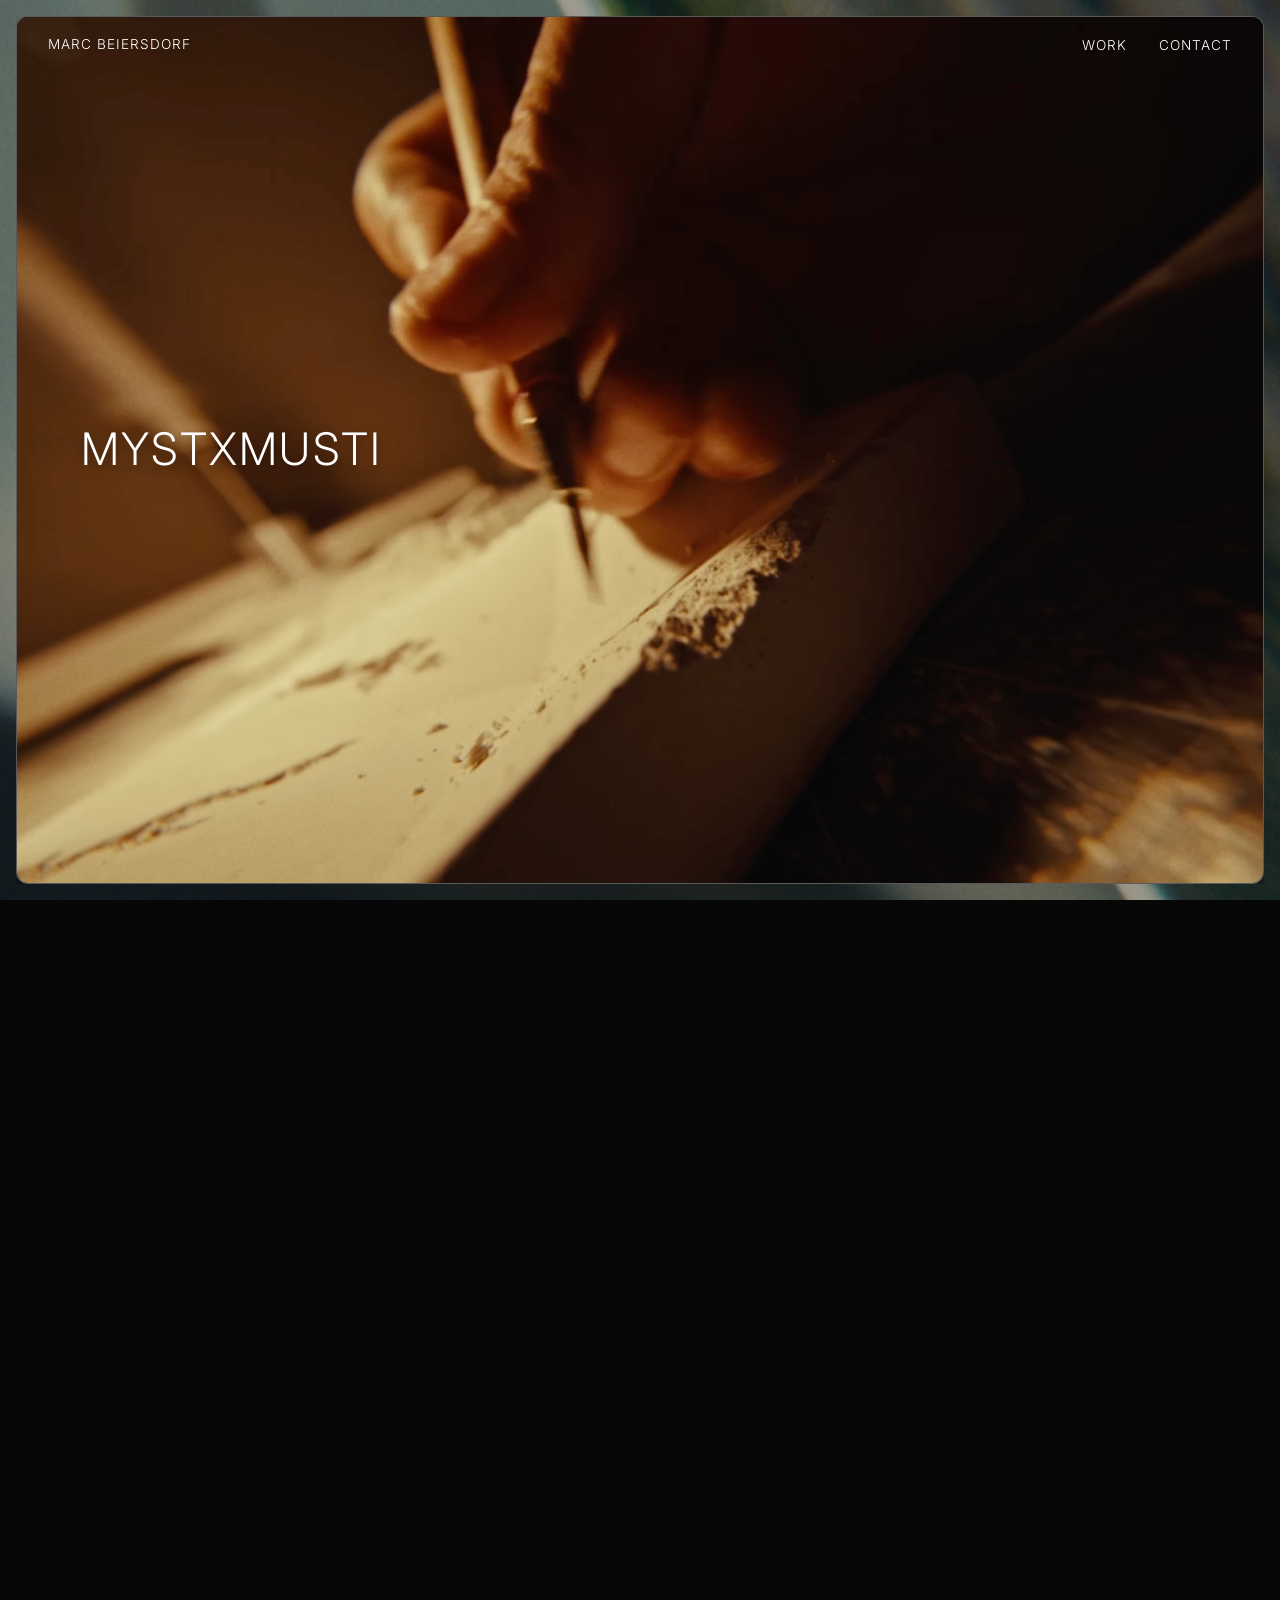
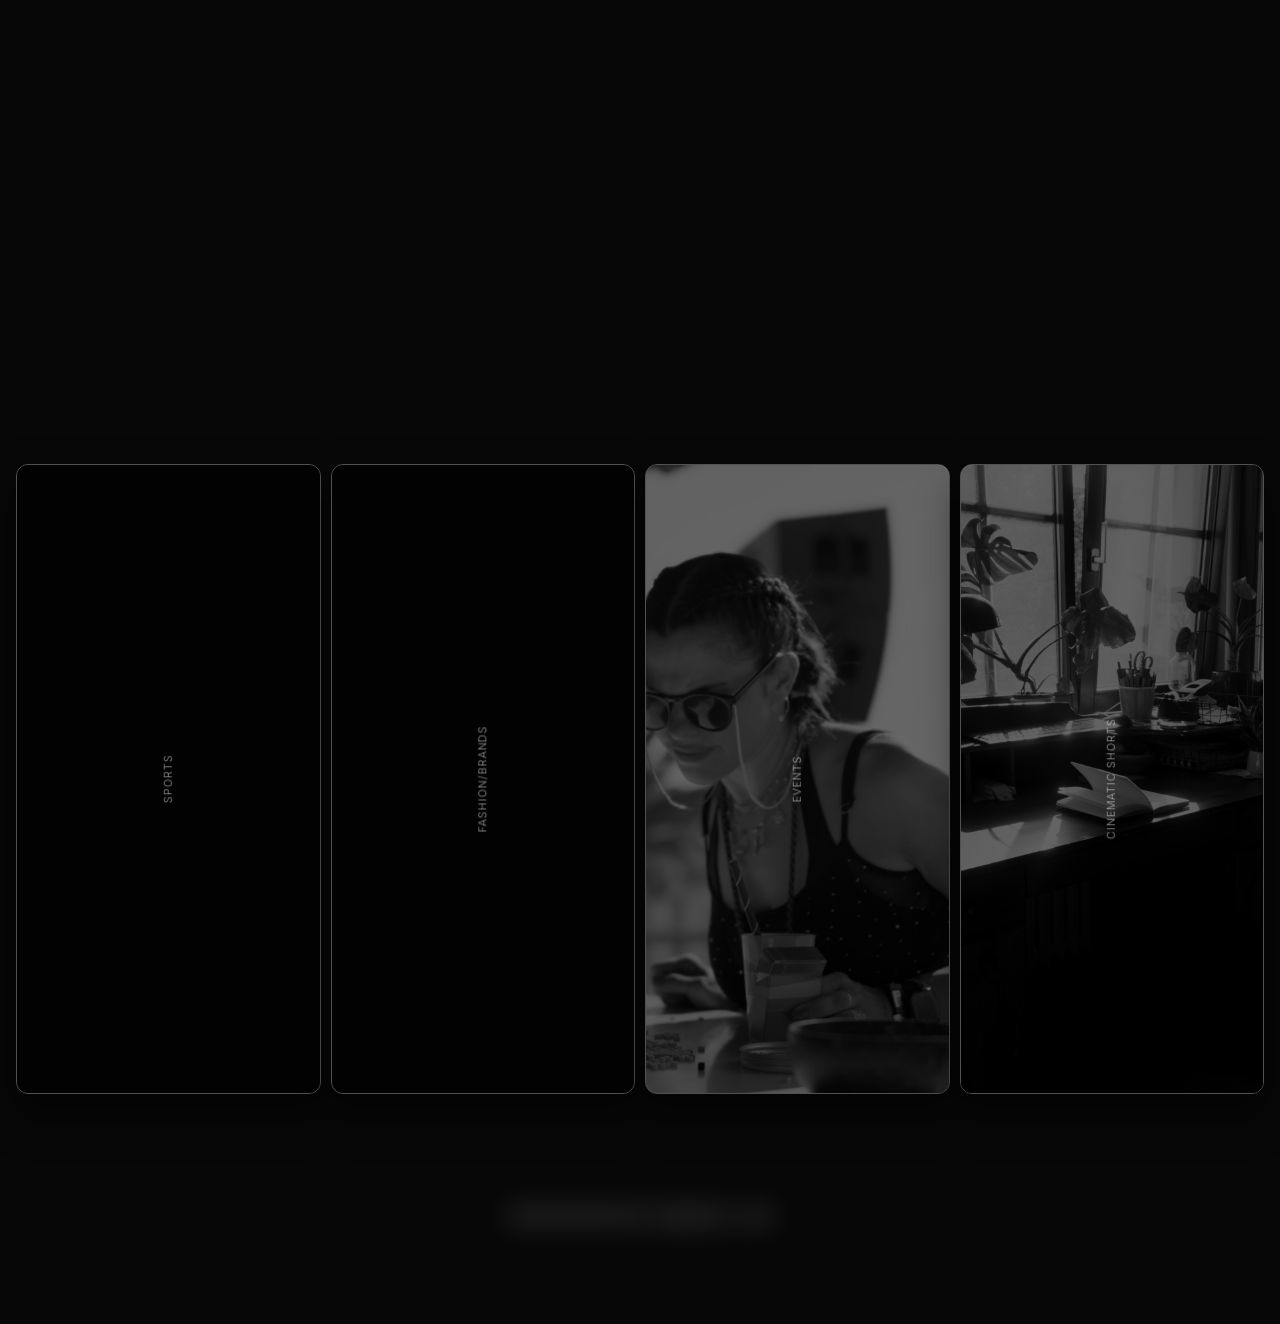
==== index.html @ f26239f1 "Initial commit of video portfolio with imprint" ====
<!DOCTYPE html>
<html lang="en">

<head>
  <meta charset="UTF-8" />
  <link rel="icon" type="image/svg+xml"
    href="data:image/svg+xml,<svg xmlns=%22http://www.w3.org/2000/svg%22 viewBox=%220 0 100 100%22><text y=%22.9em%22 font-size=%2290%22>🎥</text></svg>" />
  <meta name="viewport" content="width=device-width, initial-scale=1.0" />
  <meta name="description" content="Marc Beiersdorf - Director & Cinematographer" />
  <title>Marc Beiersdorf</title>
  <link rel="preconnect" href="https://fonts.googleapis.com">
  <link rel="preconnect" href="https://fonts.gstatic.com" crossorigin>
  <link href="https://fonts.googleapis.com/css2?family=Inter:wght@300;400&display=swap" rel="stylesheet">
  <link rel="stylesheet" href="./style.css">
</head>

<body class="home-page-bg">


  <nav class="minimal-nav">
    <a href="./index.html" class="logo">Marc Beiersdorf</a>
    <ul class="nav-links">
      <li><a href="./work.html">Work</a></li>
      <li><a href="./contact.html">Contact</a></li>
    </ul>
  </nav>

  <section class="scroll-sequence">
    <div class="sticky-container">
      <div class="hero-overlay-text"></div>

      <!-- Video 1 (Base Layer) -->
      <div class="video-layer hero-clickable active-layer" id="video-1" data-vimeo-id="1188948725" style="background: #111; cursor: pointer;">
        <h2 class="hero-title">MystxMusti</h2>
        <!-- Placeholder for your uploaded poster -->
        <img id="vimeo-poster-1" src="./poster-1.png"
          style="position: absolute; top: 0; left: 0; width: 100%; height: 100%; object-fit: cover; z-index: 2; transition: opacity 0.8s ease;"
          alt="Video 1 Poster">
        <iframe id="vimeo-player-1" class="vimeo-cover"
          src="https://player.vimeo.com/video/1184051921?background=1&autoplay=1&loop=1&byline=0&title=0&autopause=0"
          frameborder="0" allow="autoplay; fullscreen"></iframe>
      </div>
      <!-- Video 2 -->
      <div class="video-layer hero-clickable" id="video-2" data-vimeo-id="1188950069" style="background: #111; cursor: pointer;">
        <h2 class="hero-title">Sports AD</h2>
        <!-- Placeholder for your uploaded poster -->
        <img id="vimeo-poster-2" src="./poster-2.png"
          style="position: absolute; top: 0; left: 0; width: 100%; height: 100%; object-fit: cover; z-index: 2; transition: opacity 0.8s ease;"
          alt="Video 2 Poster">
        <iframe id="vimeo-player-2" class="vimeo-cover"
          src="https://player.vimeo.com/video/1184041469?background=1&autoplay=1&loop=1&byline=0&title=0&autopause=0"
          frameborder="0" allow="autoplay; fullscreen"></iframe>
      </div>
      <!-- Video 3 -->
      <div class="video-layer hero-clickable" id="video-3" data-vimeo-id="1188955973" style="background: #111; cursor: pointer;">
        <h2 class="hero-title">Social AD</h2>
        <!-- Placeholder for your uploaded poster -->
        <img id="vimeo-poster-3" src="./poster-3.png"
          style="position: absolute; top: 0; left: 0; width: 100%; height: 100%; object-fit: cover; z-index: 2; transition: opacity 0.8s ease;"
          alt="Video 3 Poster">
        <iframe id="vimeo-player-3" class="vimeo-cover"
          src="https://player.vimeo.com/video/1184058729?background=1&autoplay=1&loop=1&byline=0&title=0&autopause=0"
          frameborder="0" allow="autoplay; fullscreen"></iframe>
      </div>
    </div>
  </section>

  <section id="work" class="work-section gevirtz-grid">
    <div class="flex-accordion-gallery">
      <!-- Item 1: Sports -->
      <div class="portfolio-item hover-reveal sports-trigger" style="cursor: pointer;">
        <video class="portfolio-video" loop muted playsinline
          poster="./Phili_1.275.1.png">
          <source src="https://cdn.pixabay.com/video/2016/11/01/6216-190117498_large.mp4" type="video/mp4">
        </video>
        <div class="item-meta-overlay">
          <h3 class="meta-vertical">Sports</h3>
          <h3 class="meta-horizontal">Sports</h3>
        </div>
      </div>
      <!-- Item 2: Fashion/Brands -->
      <div class="portfolio-item hover-reveal fashion-trigger" style="cursor: pointer;">
        <video class="portfolio-video" loop muted playsinline
          poster="./Fashion_3.3.1.png">
          <source src="https://cdn.pixabay.com/vimeo/328940142/nature-22530.mp4?width=1280" type="video/mp4">
        </video>
        <div class="item-meta-overlay">
          <h3 class="meta-vertical">Fashion/Brands</h3>
          <h3 class="meta-horizontal">Fashion/Brands</h3>
        </div>
      </div>
      <!-- Item 3: Events -->
      <div class="portfolio-item hover-reveal events-trigger" style="cursor: pointer;">
        <video class="portfolio-video" loop muted playsinline
          poster="./event.png">
          <source src="https://cdn.pixabay.com/video/2016/11/01/6216-190117498_large.mp4" type="video/mp4">
        </video>
        <div class="item-meta-overlay">
          <h3 class="meta-vertical">Events</h3>
          <h3 class="meta-horizontal">Events</h3>
        </div>
      </div>
      <!-- Item 4: Cinematic Shorts -->
      <div class="portfolio-item hover-reveal shorts-trigger" style="cursor: pointer;">
        <video class="portfolio-video" loop muted playsinline
          poster="./Background_2.jpg">
          <source src="https://cdn.pixabay.com/video/2016/11/01/6216-190117498_large.mp4" type="video/mp4">
        </video>
        <div class="item-meta-overlay">
          <h3 class="meta-vertical">Cinematic Shorts</h3>
          <h3 class="meta-horizontal">Cinematic Shorts</h3>
        </div>
      </div>
    </div>
  </section>

  <!-- Video Lightbox Modal -->
  <div class="video-lightbox" id="videoLightbox">
    <button class="lightbox-close" id="lightboxClose">✕</button>
    <div class="lightbox-content">
      <iframe id="lightboxIframe" src="" frameborder="0" allow="autoplay; fullscreen" allowfullscreen></iframe>
    </div>
  </div>

  <!-- Sports Collection Lightbox -->
  <div class="collection-lightbox sports-collection" id="sportsCollectionLightbox">
    <button class="lightbox-close" id="sportsCollectionClose">✕</button>
    <div class="collection-header">
      <h2>Sports</h2>
    </div>
    <div class="sports-grid">
      <!-- Left column: two horizontal videos stacked -->
      <div class="sports-col-left">
        <div class="sports-item" data-vimeo-id="1188955493" data-loop-src="https://player.vimeo.com/video/1188955493?background=1&autoplay=1&loop=1">
          <img class="sports-poster" src="https://i.vimeocdn.com/video/2154744098-dcf2119ff5cf2be010b0415b1692bb3de2f6537d0b2315992974f9644c261a68-d_1280?region=us" alt="NICE">
          <iframe class="sports-iframe" frameborder="0" allow="autoplay; fullscreen"></iframe>
          <div class="sports-overlay"><h3>NICE</h3></div>
        </div>
        <div class="sports-item" data-vimeo-id="1188950069" data-loop-src="https://player.vimeo.com/video/1184041469?background=1&autoplay=1&loop=1">
          <img class="sports-poster" src="https://i.vimeocdn.com/video/2154741488-0cab58a04ad9c7d97d1443c280d29e33c81ca025245302e85b42d1aa0be17de5-d_1280?region=us" alt="Sports AD">
          <iframe class="sports-iframe" frameborder="0" allow="autoplay; fullscreen"></iframe>
          <div class="sports-overlay"><h3>Sports AD</h3></div>
        </div>
      </div>
      <!-- Right column: one vertical video -->
      <div class="sports-col-right">
        <div class="sports-item" data-vimeo-id="1188953454" data-loop-src="https://player.vimeo.com/video/1188953454?background=1&autoplay=1&loop=1">
          <img class="sports-poster" src="https://i.vimeocdn.com/video/2154743115-15aedbe7edf69f27ec61748a41d53357fe271e65db14d85111f0c26b85fb523f-d_1280?region=us" alt="Mapletics">
          <iframe class="sports-iframe" frameborder="0" allow="autoplay; fullscreen"></iframe>
          <div class="sports-overlay"><h3>Mapletics</h3></div>
        </div>
      </div>
    </div>
  </div>

  <!-- Fashion Collection Lightbox -->
  <div class="collection-lightbox fashion-collection" id="fashionCollectionLightbox">
    <button class="lightbox-close" id="fashionCollectionClose">✕</button>
    <div class="collection-header">
      <h2>Fashion / Brands</h2>
    </div>
    <div class="sports-grid">
      <!-- Left column: MystxMusti (horizontal) + Olakala (vertical) -->
      <div class="sports-col-left">
        <div class="sports-item" data-vimeo-id="1188948725">
          <img class="sports-poster" src="https://i.vimeocdn.com/video/2154739299-956538683c4f97b6618d3ae6a66a6d3f9151d8f1971b107ce40943e2258c779c-d_1280?region=us" alt="MystxMusti">
          <div class="sports-overlay"><h3>MystxMusti</h3></div>
        </div>
        <div class="sports-item" data-vimeo-id="1188954014">
          <img class="sports-poster" src="https://i.vimeocdn.com/video/2153341778-a97fdcd587e037f621594125bd9baf9c3746e62c5778c1c3b07d53153d43d299-d_1280?region=us" alt="Olakala">
          <div class="sports-overlay"><h3>Olakala</h3></div>
        </div>
      </div>
      <!-- Right column: Juwelmania (vertical) -->
      <div class="sports-col-right">
        <div class="sports-item juwelmania-sub-trigger" data-vimeo-id="1187985676">
          <img class="sports-poster" src="https://i.vimeocdn.com/video/2152124993-d0d2d0230a61e6b2f4fda1997ab2f378d48e9c1aefb66fa399798ae76e82a615-d_1280?region=us" alt="Juwelmania">
          <div class="sports-overlay"><h3>Juwelmania</h3></div>
        </div>
      </div>
    </div>
  </div>

  <!-- Events Collection Lightbox -->
  <div class="collection-lightbox events-collection" id="eventsCollectionLightbox">
    <button class="lightbox-close" id="eventsCollectionClose">✕</button>
    <div class="collection-header">
      <h2>Events</h2>
    </div>
    <div class="sports-grid events-grid">
      <!-- JTI Festival on top (spans columns 1 to 8) -->
      <div class="sports-item event-item-top" data-vimeo-id="1185099176" data-loop-src="https://player.vimeo.com/video/1185099176?background=1&autoplay=1&loop=1">
        <img class="sports-poster" src="https://i.vimeocdn.com/video/2154740864-2ab41f7a31b2e8d3d71b06e0a8730c5b3061ea065fdf6cfc12ebd74d43265b6f-d_1280?region=us" alt="JTI Festival">
        <iframe class="sports-iframe" frameborder="0" allow="autoplay; fullscreen"></iframe>
        <div class="sports-overlay"><h3>JTI Festival</h3></div>
      </div>
      <!-- FC 50plus1 on bottom (spans columns 5 to 12) -->
      <div class="sports-item event-item-bottom" data-vimeo-id="1185106160" data-loop-src="https://player.vimeo.com/video/1185106160?background=1&autoplay=1&loop=1">
        <img class="sports-poster" src="https://i.vimeocdn.com/video/2154740237-a080f63a9b06a09ae6fe6ef708ad3dd5d26dede8fd39c927bea19fe9c313e3ed-d_1280?region=us" alt="FC 50plus1">
        <iframe class="sports-iframe" frameborder="0" allow="autoplay; fullscreen"></iframe>
        <div class="sports-overlay"><h3>FC 50plus1</h3></div>
      </div>
    </div>
  </div>

  <!-- Cinematic Shorts Collection Lightbox -->
  <div class="collection-lightbox shorts-collection" id="shortsCollectionLightbox">
    <button class="lightbox-close" id="shortsCollectionClose">✕</button>
    <div class="collection-header">
      <h2>Cinematic Shorts</h2>
    </div>
    <div class="shorts-grid">
      <!-- Left column: RedStudio (horizontal) -->
      <div class="shorts-col-left">
        <div class="sports-item" data-vimeo-id="1185097605" data-loop-src="https://player.vimeo.com/video/1185097605?background=1&autoplay=1&loop=1">
          <img class="sports-poster" src="https://i.vimeocdn.com/video/2154738763-8f46c797f029f232c1726f0e76745c5319f9cf3bd0f80668a4b26ae3c0a0280c-d_1280?region=us" alt="RedStudio">
          <iframe class="sports-iframe" frameborder="0" allow="autoplay; fullscreen"></iframe>
          <div class="sports-overlay"><h3>RedStudio</h3></div>
        </div>
      </div>
      <!-- Right column: When the wind speaks (vertical) -->
      <div class="shorts-col-right">
        <div class="sports-item" data-vimeo-id="1188954344" data-loop-src="https://player.vimeo.com/video/1188954344?background=1&autoplay=1&loop=1">
          <img class="sports-poster" src="https://i.vimeocdn.com/video/2154743718-45b5caf66f37e03035a94b526331cdbc5901c384049ae73701d07a9d2fa2c769-d_1280?region=us" alt="When the wind speaks">
          <iframe class="sports-iframe" frameborder="0" allow="autoplay; fullscreen"></iframe>
          <div class="sports-overlay"><h3>When the wind speaks</h3></div>
        </div>
      </div>
    </div>
  </div>

  <!-- Juwelmania Collection Lightbox (for Fashion sub-page) -->
  <div class="collection-lightbox juwelmania-collection" id="juwelmaniaSublightbox">
    <button class="lightbox-close" id="juwelmaniaSubClose">✕</button>
    <div class="collection-header">
      <h2>Juwelmania</h2>
    </div>
    <div class="collection-grid">
      <div class="collection-item" data-vimeo-id="1187985676">
        <iframe data-src="https://player.vimeo.com/video/1187985676?background=1&autoplay=1&loop=1&muted=1&controls=0&title=0&byline=0&portrait=0" frameborder="0" allow="autoplay; fullscreen"></iframe>
      </div>
      <div class="collection-item" data-vimeo-id="1187985411">
        <iframe data-src="https://player.vimeo.com/video/1187985411?background=1&autoplay=1&loop=1&muted=1&controls=0&title=0&byline=0&portrait=0" frameborder="0" allow="autoplay; fullscreen"></iframe>
      </div>
      <div class="collection-item" data-vimeo-id="1187984910">
        <iframe data-src="https://player.vimeo.com/video/1187984910?background=1&autoplay=1&loop=1&muted=1&controls=0&title=0&byline=0&portrait=0" frameborder="0" allow="autoplay; fullscreen"></iframe>
      </div>
      <div class="collection-item" data-vimeo-id="1187984435">
        <iframe data-src="https://player.vimeo.com/video/1187984435?background=1&autoplay=1&loop=1&muted=1&controls=0&title=0&byline=0&portrait=0" frameborder="0" allow="autoplay; fullscreen"></iframe>
      </div>
    </div>
  </div>


  <footer id="contact" class="minimal-footer">
    <a href="mailto:marcbeiersdorf.av@gmail.com" class="email-link">marcbeiersdorf.av@gmail.com</a>
  </footer>

  <script src="./main.js"></script>
</body>

</html>
---- style.css ----
:root {
  --bg-color: #070707;
  --text-color: #fbfbfb;
  --transition: 0.6s cubic-bezier(0.8, 0, 0.2, 1);
}

* {
  margin: 0;
  padding: 0;
  box-sizing: border-box;
}

body {
  font-family: 'Inter', sans-serif;
  background-color: var(--bg-color);
  color: var(--text-color);
  overflow-x: hidden;
  line-height: 1.6;
  transition: background-color 0.4s ease, color 0.4s ease;
}

body.work-page-bg {
  background-image: linear-gradient(rgba(0, 0, 0, 0.3), rgba(0, 0, 0, 0.3)), url('./Background_1.png');
  background-size: cover;
  background-position: center;
  background-attachment: fixed;
  color: #fff;
}

body.home-page-bg {
  background-image: linear-gradient(rgba(0, 0, 0, 0.3), rgba(0, 0, 0, 0.3)), url('./Background_3.jpg');
  background-size: cover;
  background-position: center;
  background-attachment: fixed;
  color: #fff;
}

html {
  scroll-behavior: smooth;
}

/* Global Typography Class for all markers */
.nav-links a, .nav-btn, .logo, .hero-title, .item-meta-overlay h3, .masonry-overlay h3, .email-link, .social-links a {
  font-family: 'Inter', sans-serif;
  font-weight: 300;
  font-size: 0.85rem;
  text-transform: uppercase;
  letter-spacing: 1px;
  text-decoration: none;
  color: inherit;
}

/* Minimal Nav */
nav.minimal-nav {
  position: fixed;
  top: 0;
  width: 100%;
  padding: 2rem 3rem;
  display: flex;
  justify-content: space-between;
  align-items: center;
  z-index: 100;
  color: white; 
}

.nav-links {
  display: flex;
  gap: 2rem;
  list-style: none;
  align-items: center;
}
.nav-links a:hover, .nav-btn:hover {
  opacity: 0.5;
}

.nav-btn {
  background: none;
  border: none;
  cursor: pointer;
  transition: opacity 0.3s ease;
}

/* Scroll Sequence Hero Structure */
.scroll-sequence {
  position: relative;
  height: 400vh;
  transition: background-color 0.4s ease;
}

.sticky-container {
  position: sticky;
  top: 0;
  height: 100vh;
  width: 100%;
  overflow: hidden;
  padding: 1rem;
}

.hero-overlay-text {
  position: absolute;
  top: 50%;
  left: 50%;
  transform: translate(-50%, -50%);
  z-index: 10;
  pointer-events: none;
  mix-blend-mode: difference;
  color: #fff;
  text-align: center;
  width: 100%;
}

.hero-title {
  position: absolute;
  left: 4rem;
  top: 50%;
  transform: translateY(-40%);
  font-family: 'Inter', sans-serif;
  font-weight: 300;
  font-size: clamp(2rem, 3.5vw, 4rem);
  letter-spacing: 0.05em;
  color: #fff;
  z-index: 10;
  text-transform: uppercase;
  pointer-events: none;
  text-shadow: 0 4px 12px rgba(0, 0, 0, 0.4);
  opacity: 0;
  filter: blur(15px);
  transition: opacity 0.8s ease, filter 0.8s ease, transform 0.8s ease;
}

.active-layer .hero-title {
  opacity: 1;
  filter: blur(0px);
  transform: translateY(-50%);
}

/* Videos Stacked */
.video-layer {
  position: absolute;
  top: 1rem;
  left: 1rem;
  width: calc(100% - 2rem);
  height: calc(100% - 2rem);
  border-radius: 12px;
  overflow: hidden;
  will-change: clip-path;
  border: 1px solid rgba(255, 255, 255, 0.3);
  box-shadow: 0 20px 40px rgba(0,0,0,0.5);
}

.video-layer video {
  width: 100%;
  height: 100%;
  object-fit: cover;
  transform: scale(1.05);
}

.vimeo-cover {
  position: absolute;
  top: 50%;
  left: 50%;
  width: 100vw;
  height: 56.25vw;
  min-height: 100vh;
  min-width: 177.77vh;
  transform: translate(-50%, -50%);
  pointer-events: none;
  z-index: 1;
}

/* Initial Masks */
#video-1 {
  clip-path: inset(0 0 0 0);
  z-index: 1;
}

#video-2 {
  clip-path: inset(100% 0 0 0);
  z-index: 2;
}

#video-3 {
  clip-path: inset(100% 0 0 0);
  z-index: 3;
}

/* Flex Accordion Portfolio */
.gevirtz-grid {
  padding: 4rem 1rem; 
  position: relative;
  transition: background-color 0.4s ease;
  z-index: 10;
}

.flex-accordion-gallery {
  display: flex;
  gap: 10px;
  width: 100%;
  height: 70vh; /* Prominent horizontal sizing */
}

.portfolio-item {
  position: relative;
  flex: 1;
  border-radius: 12px;
  overflow: hidden;
  border: 1px solid rgba(255, 255, 255, 0.3);
  box-shadow: 0 20px 40px rgba(0,0,0,0.5);
  transition: flex 0.6s cubic-bezier(0.8, 0, 0.2, 1);
}

.portfolio-item:hover {
  flex: 4;
}

.portfolio-video {
  width: 100%;
  height: 100%;
  object-fit: cover;
  transition: transform 1.2s cubic-bezier(0.16, 1, 0.3, 1), filter 0.6s ease;
  filter: grayscale(100%) contrast(1.1); 
  transform: scale(1.02);
}

.portfolio-item:hover .portfolio-video {
  filter: grayscale(0%) contrast(1);
  transform: scale(1);
}

.item-meta-overlay {
  position: absolute;
  inset: 0;
  display: flex;
  align-items: center;
  justify-content: center;
  background: rgba(0, 0, 0, 0.6); 
  opacity: 1;
  transition: background 0.4s ease;
  z-index: 10;
}

.portfolio-item:hover .item-meta-overlay {
  background: rgba(0, 0, 0, 0.2); 
}

/* Base styles for both titles (overlapping each other in center) */
.item-meta-overlay h3 {
  position: absolute;
  color: #fff;
  white-space: nowrap; 
  transition: opacity 0.5s ease, filter 0.5s ease, transform 0.5s ease;
}

/* Vertical title (default visible, vanishes on hover) */
.item-meta-overlay h3.meta-vertical {
  transform: rotate(-90deg) scale(0.8);
  opacity: 0.6;
  filter: blur(0px);
}

.portfolio-item:hover .item-meta-overlay h3.meta-vertical {
  opacity: 0;
  filter: blur(10px);
}

/* Horizontal title (default hidden, appears on hover) */
.item-meta-overlay h3.meta-horizontal {
  transform: rotate(0deg) scale(1.2);
  opacity: 0;
  filter: blur(10px);
  pointer-events: none;
}

.portfolio-item:hover .item-meta-overlay h3.meta-horizontal {
  opacity: 1;
  filter: blur(0px);
  pointer-events: auto;
}

/* Minimal Footer */
.minimal-footer {
  padding: 3rem 4rem 6rem;
  display: flex;
  flex-direction: column;
  align-items: center;
  gap: 2rem;
  background: transparent;
  /* Blur-in reveal animation */
  opacity: 0;
  filter: blur(15px);
  transform: translateY(20px);
  transition: opacity 1s ease, filter 1s ease, transform 1s ease;
}

.minimal-footer.footer-visible {
  opacity: 1;
  filter: blur(0px);
  transform: translateY(0);
}

.email-link {
  color: #fff;
  transition: opacity 0.3s;
}

.email-link:hover {
  opacity: 0.6;
}

.social-links {
  display: flex;
  gap: 2rem;
}

.social-links a {
  color: #fff;
  transition: opacity 0.3s;
}

.social-links a:hover {
  text-decoration: underline;
}

/* Scattered Archive Portfolio */
.archive-masonry-wrapper {
  padding: 6rem 2rem 4rem; /* Top padding clears the fixed nav */
  min-height: 100vh;
}

.work-grid {
  column-count: 2;
  column-gap: 4rem;
  width: 100%;
  max-width: 1000px;
  margin: 0 auto;
}

.masonry-item {
  break-inside: avoid;
  margin-bottom: 4rem;
  position: relative;
  border-radius: 12px;
  overflow: hidden;
  border: 1px solid rgba(255, 255, 255, 0.3);
  box-shadow: 0 20px 40px rgba(0,0,0,0.5);
  transition: transform 0.4s ease;
}

.masonry-item:hover {
  z-index: 10;
}

.masonry-video {
  width: 100%;
  border-radius: 12px;
  display: block;
  object-fit: cover;
  transition: transform 1.2s cubic-bezier(0.16, 1, 0.3, 1), filter 0.6s ease;
  filter: grayscale(100%) contrast(1.1); 
  transform: scale(1.02);
}

.masonry-item:hover .masonry-video {
  filter: grayscale(0%) contrast(1);
  transform: scale(1);
}

.social-ad-item .vimeo-hover-poster,
.social-ad-item .masonry-video {
  transform: scale(1.35);
}

.social-ad-item:hover .masonry-video {
  transform: scale(1.33);
}

.masonry-overlay {
  position: absolute;
  inset: 0;
  display: flex;
  align-items: center;
  justify-content: center;
  background: rgba(0, 0, 0, 0); 
  transition: background 0.5s ease;
  pointer-events: none;
  z-index: 10;
}

.masonry-item:hover .masonry-overlay {
  background: rgba(0, 0, 0, 0.6);
}

.masonry-overlay h3 {
  /* Inherits small modern title properties from global */
  text-align: center;
  color: #fff;
  /* Blur Animation Logic */
  opacity: 0;
  transform: scale(1.1); 
  filter: blur(10px);
  transition: opacity 0.5s ease, filter 0.5s ease, transform 0.5s ease;
}

.masonry-item:hover .masonry-overlay h3 {
  opacity: 1;
  filter: blur(0px);
  transform: scale(1);
}

/* Responsive */
@media (max-width: 768px) {
  .flex-accordion-gallery { flex-direction: column; height: 100vh; }
  .email-link { font-size: 2rem; }
  nav.minimal-nav { padding: 1.5rem; }
  .masonry-grid { column-count: 1; }
  .work-grid { column-count: 1; }
}

/* Lightbox Modal */
.video-lightbox {
  position: fixed;
  inset: 0;
  background: rgba(0, 0, 0, 0.95);
  z-index: 99999;
  display: flex;
  align-items: center;
  justify-content: center;
  opacity: 0;
  pointer-events: none;
  transition: opacity 0.4s ease;
  backdrop-filter: blur(10px);
}

.video-lightbox.active {
  opacity: 1;
  pointer-events: all;
  cursor: auto;
}

.lightbox-content {
  position: relative;
  width: 90%;
  max-width: 1400px;
  aspect-ratio: 16 / 9;
  box-shadow: 0 10px 50px rgba(0,0,0,0.5);
  border-radius: 8px;
  overflow: hidden;
  transform: scale(0.95);
  transition: transform 0.4s cubic-bezier(0.16, 1, 0.3, 1);
}

.video-lightbox.active .lightbox-content {
  transform: scale(1);
}

.lightbox-content iframe {
  width: 100%;
  height: 100%;
  border: 0;
  cursor: auto;
}

.lightbox-close {
  position: absolute;
  top: 2rem;
  right: 3rem;
  font-size: 2rem;
  color: #fff;
  background: transparent;
  border: none;
  cursor: pointer !important;
  font-family: 'Inter', sans-serif;
  z-index: 100000;
  opacity: 0.7;
  transition: opacity 0.3s;
}

.lightbox-close:hover {
  opacity: 1;
}



/* Collection Gallery Modal */
.collection-lightbox {
  position: fixed;
  inset: 0;
  z-index: 90000; /* Underneath the main video player */
  display: flex;
  flex-direction: column;
  align-items: center;
  justify-content: center;
  opacity: 0;
  pointer-events: none;
  transition: opacity 0.4s ease;
}

/* Juwelmania background */
.juwelmania-collection::before {
  content: "";
  position: absolute;
  inset: 0;
  background-image: url('./240914_juwelmania0034.jpg');
  background-size: cover;
  background-position: center;
  z-index: -2;
}

/* Sports background */
.sports-collection::before {
  content: "";
  position: absolute;
  inset: -20px;
  background-image: url('./Background Sportspng.png');
  background-size: cover;
  background-position: center;
  z-index: -2;
  transition: transform 0.3s ease-out;
  transform: translate(var(--parallax-x, 0), var(--parallax-y, 0));
}

/* Fashion background */
.fashion-collection::before {
  content: "";
  position: absolute;
  inset: -20px;
  background-image: url('./Background_Fashion.png');
  background-size: cover;
  background-position: center;
  z-index: -2;
  transition: transform 0.3s ease-out;
  transform: translate(var(--parallax-x, 0), var(--parallax-y, 0));
}

/* Events background */
.events-collection::before {
  content: "";
  position: absolute;
  inset: -20px;
  background-image: url('./Background_4.jpg');
  background-size: cover;
  background-position: top center;
  z-index: -2;
  transition: transform 0.3s ease-out;
  transform: translate(var(--parallax-x, 0), var(--parallax-y, 0));
}

/* Cinematic Shorts background */
.shorts-collection::before {
  content: "";
  position: absolute;
  inset: -20px;
  background-image: url('./Background_5.jpg');
  background-size: cover;
  background-position: center center;
  z-index: -2;
  transition: transform 0.3s ease-out;
  transform: translate(var(--parallax-x, 0), var(--parallax-y, 0));
}

.juwelmania-collection::after {
  content: "";
  position: absolute;
  inset: 0;
  background: rgba(0, 0, 0, 0.6);
  opacity: 0;
  transition: opacity 4.5s ease-out;
  z-index: -1;
}

.juwelmania-collection.active::after {
  opacity: 1;
}

.collection-lightbox.active {
  opacity: 1;
  pointer-events: all;
}

.collection-header {
  margin-bottom: 2rem;
  width: 90%;
  max-width: 1400px;
  text-align: right;
  padding-right: 1rem;
}

.collection-header h2 {
  font-family: 'Inter', sans-serif;
  font-weight: 300;
  font-size: 1.2rem;
  letter-spacing: 0.1em;
  text-transform: uppercase;
  color: #fff;
}

.collection-grid {
  display: flex;
  gap: 1rem;
  width: 90%;
  max-width: 1400px;
  height: 60vh;
  justify-content: center;
}

.collection-item {
  flex: 1;
  max-width: calc(60vh * (9/16));
  position: relative;
  border-radius: 4px;
  overflow: hidden;
  cursor: pointer;
  transition: transform 0.3s ease, filter 0.3s ease;
  filter: grayscale(100%) contrast(1.1);
}

.collection-item:hover {
  transform: scale(1.05);
  filter: grayscale(0%) contrast(1);
  z-index: 2;
}

.collection-item iframe {
  position: absolute;
  top: 0;
  left: 0;
  width: 100%;
  height: 100%;
  pointer-events: none;
}

/* Sports Collection Grid */
.sports-grid {
  display: flex;
  gap: 1.5rem;
  width: 90%;
  max-width: 1200px;
  height: 70vh;
  justify-content: center;
}

.sports-col-left {
  display: flex;
  flex-direction: column;
  gap: 1.5rem;
  flex: 1;
}

.sports-col-right {
  display: flex;
  flex-direction: column;
  width: calc(70vh * (9/16)); /* match height of the two stacked horizontals */
}

/* Events Collection Grid */
.events-grid {
  display: grid !important;
  grid-template-columns: repeat(12, 1fr);
  grid-template-rows: 1fr 1fr;
  gap: 1.5rem;
  width: 95%;
  max-width: 1400px;
  height: 70vh;
}

.event-item-top {
  grid-column: 1 / 9; /* spans columns 1 to 8 (approx 66% width) */
  grid-row: 1;
}

.event-item-bottom {
  grid-column: 5 / 13; /* spans columns 5 to 12 (approx 66% width) */
  grid-row: 2;
}

/* Cinematic Shorts Collection Grid */
.shorts-grid {
  display: flex;
  gap: 3rem;
  width: 90%;
  max-width: 1200px;
  height: 70vh;
  justify-content: center;
  align-items: center;
}

.shorts-col-left {
  display: flex;
  flex-direction: column;
  justify-content: center; /* vertically centers horizontal video */
  flex: 1; /* auto-adapts width to fill remaining space */
  height: 100%;
}

.shorts-col-left .sports-item {
  flex: none;
  width: 100%;
  aspect-ratio: 16 / 9; /* keep correct aspect ratio */
}

.shorts-col-right {
  display: flex;
  flex-direction: column;
  width: calc(70vh * (9/16)); /* matches vertical aspect ratio perfectly */
  height: 100%;
}

.shorts-col-right .sports-item {
  flex: 1; /* stretches to full height of 70vh */
  height: 100%;
}

.sports-item {
  position: relative;
  flex: 1;
  border-radius: 12px;
  overflow: hidden;
  border: 1px solid rgba(255, 255, 255, 0.3);
  box-shadow: 0 20px 40px rgba(0,0,0,0.5);
  cursor: pointer;
  transition: transform 0.3s ease;
}

.sports-item:hover {
  transform: scale(1.02);
  z-index: 2;
}

.sports-item iframe {
  position: absolute;
  top: 50%;
  left: 50%;
  width: 100vw;
  height: 56.25vw;
  min-height: 100%;
  min-width: 177.77%;
  transform: translate(-50%, -50%);
  pointer-events: none;
  z-index: 1;
  transition: filter 0.5s ease;
}

.sports-poster {
  position: absolute;
  top: 0;
  left: 0;
  width: 100%;
  height: 100%;
  object-fit: cover;
  z-index: 2;
  transition: filter 0.5s ease;
}

.sports-item:hover .sports-poster,
.sports-item:hover iframe {
  filter: brightness(0.6);
}

.sports-overlay {
  position: absolute;
  inset: 0;
  display: flex;
  align-items: center;
  justify-content: center;
  z-index: 10;
  pointer-events: none;
}

.sports-overlay h3 {
  font-family: 'Inter', sans-serif;
  font-weight: 300;
  font-size: 0.85rem;
  text-transform: uppercase;
  letter-spacing: 1px;
  text-align: center;
  color: #fff;
  opacity: 0;
  transform: scale(1.1);
  filter: blur(10px);
  transition: opacity 0.5s ease, filter 0.5s ease, transform 0.5s ease;
}

.sports-item:hover .sports-overlay h3 {
  opacity: 1;
  filter: blur(0px);
  transform: scale(1);
}

/* --- Contact Page Layout & Theme --- */
body.contact-page-bg {
  background-color: #070707;
  color: #000000;
  overflow-y: auto;
  min-height: 100vh;
}

.contact-bg-fixed {
  position: fixed;
  inset: 0;
  background-image: url('./Contact_Background.png');
  background-size: cover;
  background-position: center;
  z-index: -1;
  will-change: filter;
  filter: grayscale(100%); /* Start as black and white */
}

body.contact-page-bg .minimal-nav {
  color: #ffffff;
}

body.contact-page-bg .logo,
body.contact-page-bg .nav-links a {
  color: #ffffff !important;
}

body.contact-page-bg .nav-links a:hover {
  opacity: 0.6;
}

.contact-container-full {
  display: flex;
  flex-direction: column;
  align-items: center;
  width: 100%;
  height: 210vh;
  padding: 8rem 2rem 4rem;
  background: transparent;
  position: relative;
}

.contact-image-full {
  position: sticky;
  top: 8rem;
  width: 100%;
  max-width: 1200px;
  height: 65vh;
  min-height: 480px;
  overflow: hidden;
  border-radius: 12px;
  border: 1px solid rgba(0, 0, 0, 0.15);
  box-shadow: 0 20px 40px rgba(0, 0, 0, 0.15);
  background-color: #ffffff;
}

.contact-image-full > img {
  position: absolute;
  top: 0;
  left: 0;
  width: 100%;
  height: 100%;
  object-fit: cover;
  display: block;
  opacity: 1;
  transform: scale(1.35);
  transform-origin: center center;
  will-change: transform, filter, opacity;
}

.contact-image-full .img-contact {
  position: absolute;
  inset: 0;
  background-image: url('./Contact_Background.png');
  background-size: cover;
  background-position: center;
  background-attachment: fixed;
  opacity: 0;
  will-change: opacity;
}

.contact-details-full {
  position: absolute;
  inset: 0;
  display: flex;
  flex-direction: column;
  align-items: center;
  justify-content: center;
  padding: 2rem 3rem;
  width: 100%;
  height: 100%;
  background: rgba(0, 0, 0, 0.5);
  backdrop-filter: blur(8px);
  -webkit-backdrop-filter: blur(8px);
  color: #ffffff;
  opacity: 0;
  pointer-events: none;
  transition: opacity 0.8s ease;
  z-index: 10;
  text-align: center;
}

.contact-title {
  font-family: 'Inter', sans-serif;
  font-weight: 300;
  font-size: 1.4rem;
  text-transform: uppercase;
  letter-spacing: 2px;
  margin-bottom: 1rem;
  color: #ffffff;
  text-align: center;
}

.contact-desc {
  font-family: 'Inter', sans-serif;
  font-weight: 300;
  font-size: 0.9rem;
  line-height: 1.6;
  max-width: 100%;
  margin-bottom: 1.5rem;
  color: #ffffff;
  text-align: center;
}

.category-link {
  display: inline-block;
  vertical-align: baseline;
  color: #ffffff;
  text-decoration: none;
  font-style: italic;
  font-weight: 400;
  padding: 0 4px;
  transition: transform 0.2s cubic-bezier(0.25, 0.46, 0.45, 0.94), color 0.2s ease;
  transform-origin: center center;
  cursor: pointer;
}

.category-link:hover {
  transform: scale(1.05);
  color: #cccccc;
}

.contact-link {
  font-family: 'Inter', sans-serif;
  font-weight: 400;
  font-size: 1rem;
  text-decoration: none;
  color: #ffffff;
  align-self: center;
  opacity: 0;
  filter: blur(15px);
  transition: transform 0.3s ease, color 0.3s ease;
  will-change: opacity, filter;
}

.contact-link:hover {
  transform: scale(1.05);
  color: #cccccc;
}

.imprint-btn {
  position: fixed;
  right: 3rem;
  bottom: 2rem;
  font-family: 'Inter', sans-serif;
  font-weight: 300;
  font-size: 0.75rem;
  text-transform: uppercase;
  letter-spacing: 1px;
  text-decoration: none;
  color: rgba(255, 255, 255, 0.4);
  transition: color 0.3s ease, transform 0.3s ease;
  z-index: 100;
}

.imprint-btn:hover {
  color: #ffffff;
  transform: scale(1.05);
}

/* --- Imprint Page Layout & Theme --- */
body.imprint-page-bg {
  background-image: url('./Contact.png');
  background-size: cover;
  background-position: center bottom; /* Shows the lower half of Contact.png */
  background-attachment: fixed;
  background-color: #070707;
  color: #ffffff;
  overflow-y: auto;
  min-height: 100vh;
}

body.imprint-page-bg .minimal-nav {
  color: #ffffff;
}

body.imprint-page-bg .logo,
body.imprint-page-bg .nav-links a {
  color: #ffffff !important;
}

body.imprint-page-bg .nav-links a:hover {
  opacity: 0.6;
}

.imprint-container {
  max-width: 800px;
  margin: 8rem auto 6rem;
  padding: 3.5rem;
  background: rgba(0, 0, 0, 0.6);
  backdrop-filter: blur(12px);
  -webkit-backdrop-filter: blur(12px);
  border-radius: 12px;
  border: 1px solid rgba(255, 255, 255, 0.1);
  box-shadow: 0 20px 50px rgba(0, 0, 0, 0.5);
  text-align: left;
}

.imprint-title {
  font-family: 'Inter', sans-serif;
  font-weight: 300;
  font-size: 1.8rem;
  text-transform: uppercase;
  letter-spacing: 2px;
  margin-bottom: 2rem;
  border-bottom: 1px solid rgba(255, 255, 255, 0.15);
  padding-bottom: 0.8rem;
  color: #ffffff;
}

.imprint-section-title {
  font-family: 'Inter', sans-serif;
  font-weight: 400;
  font-size: 1rem;
  text-transform: uppercase;
  letter-spacing: 1px;
  margin-top: 2rem;
  margin-bottom: 0.75rem;
  color: #ffffff;
}

.imprint-text {
  font-family: 'Inter', sans-serif;
  font-weight: 300;
  font-size: 0.9rem;
  line-height: 1.7;
  color: #dddddd;
  margin-bottom: 1rem;
}

.imprint-text strong {
  font-weight: 400;
  color: #ffffff;
}

.back-btn {
  position: absolute;
  top: 8rem;
  left: 4rem;
  font-family: 'Inter', sans-serif;
  font-weight: 300;
  font-size: 0.85rem;
  text-transform: uppercase;
  letter-spacing: 1.5px;
  text-decoration: none;
  color: #ffffff;
  opacity: 0.6;
  transition: opacity 0.3s ease, transform 0.3s ease;
}

.back-btn:hover {
  opacity: 1;
  transform: translateX(-5px);
}

/* Responsive adjustment for Imprint page */
@media (max-width: 768px) {
  .imprint-container {
    margin: 6rem 1.5rem 4rem;
    padding: 2rem 1.5rem;
  }
  
  .imprint-title {
    font-size: 1.4rem;
  }
  
  .back-btn {
    position: static;
    display: inline-block;
    margin: 6rem 0 0 1.5rem;
  }
}

/* Job Logos Ticker/Marquee */
.logo-ticker-container {
  width: 100%;
  overflow: hidden;
  margin-bottom: 1.5rem;
  opacity: 0; /* Driven by scroll handler */
  display: flex;
  align-items: center;
  position: relative;
  /* Mask gradient for smooth fading at the left and right edges */
  -webkit-mask-image: linear-gradient(to right, transparent 0%, black 15%, black 85%, transparent 100%);
  mask-image: linear-gradient(to right, transparent 0%, black 15%, black 85%, transparent 100%);
}

.logo-ticker-track {
  display: flex;
  align-items: center;
  gap: 6rem;
  width: max-content;
  white-space: nowrap;
  animation: logo-scroll 65s linear infinite;
  flex-shrink: 0;
}

.logo-ticker-track img {
  height: calc(var(--logo-base-height, 32px) * var(--logo-scale, 1));
  width: auto;
  flex-shrink: 0;
  display: block;
  object-fit: contain;
  opacity: 0.75;
  transition: opacity 0.3s ease;
}

.logo-ticker-track img:hover {
  opacity: 1;
}

/* Individual scaling factors to visually balance heights due to PNG canvas margins */
.logo-ticker-track img[alt="Adidas"] {
  --logo-scale: 1.35;
}
.logo-ticker-track img[alt="Mercedes Benz"] {
  --logo-scale: 1.6;
}
.logo-ticker-track img[alt="FC Köln"] {
  --logo-scale: 1.25;
}
.logo-ticker-track img[alt="Kärcher"] {
  --logo-scale: 0.85;
}
.logo-ticker-track img[alt="Olakala"] {
  --logo-scale: 0.85;
}
.logo-ticker-track img[alt="Scalable"] {
  --logo-scale: 0.95;
}

@keyframes logo-scroll {
  0% {
    transform: translateX(0);
  }
  100% {
    transform: translateX(-50%);
  }
}

/* Responsive Styling */
@media (max-width: 768px) {
  .contact-container-full {
    height: 180vh;
    padding: 6rem 1.5rem 3rem;
  }
  
  .contact-image-full {
    height: 70vh;
    min-height: 480px;
    top: 6rem;
  }
  
  .contact-details-full {
    padding: 1.5rem 1rem;
  }
  
  .contact-title {
    font-size: 1.1rem;
    margin-bottom: 0.8rem;
  }
  
  .contact-desc {
    font-size: 0.78rem;
    margin-bottom: 1rem;
    line-height: 1.45;
  }

  .logo-ticker-container {
    margin-bottom: 1.2rem;
  }

  .logo-ticker-track {
    gap: 3rem;
    --logo-base-height: 24px;
  }

  .imprint-btn {
    right: 1.5rem;
    bottom: 1.5rem;
  }
}
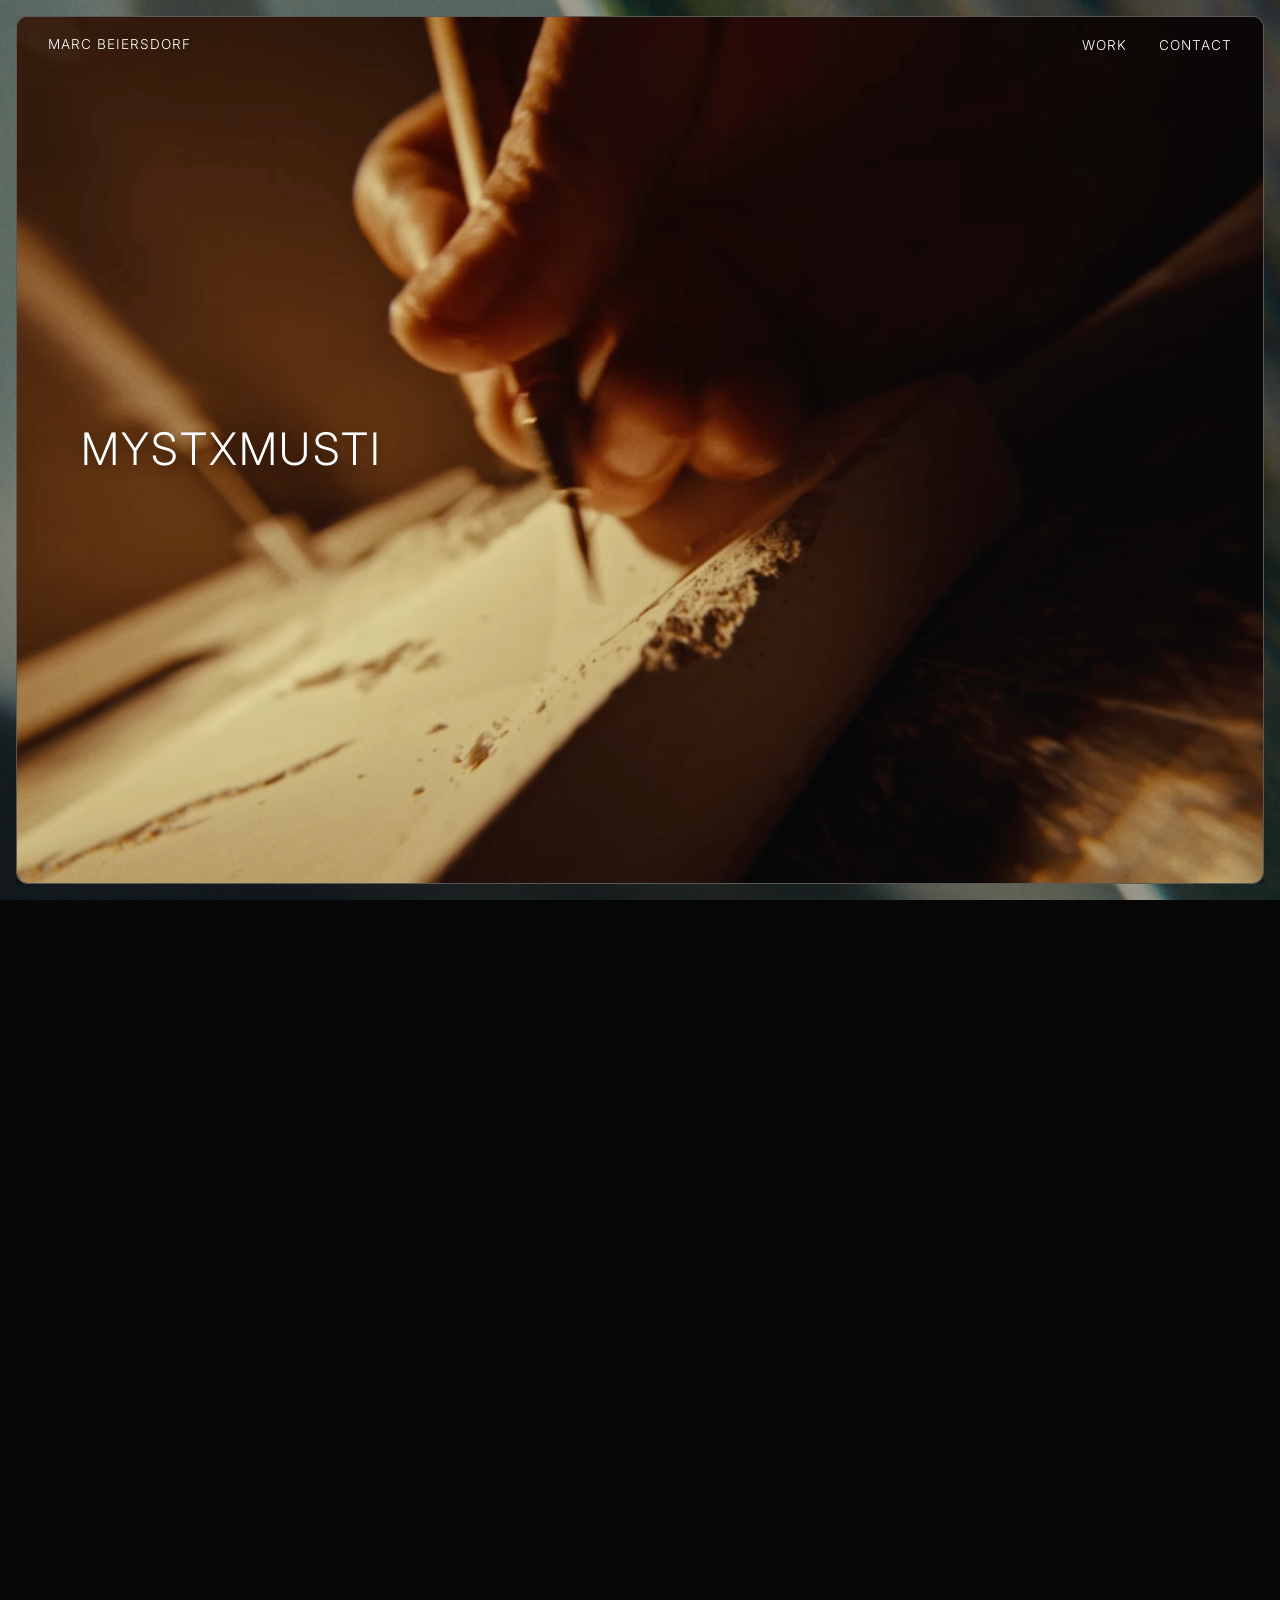
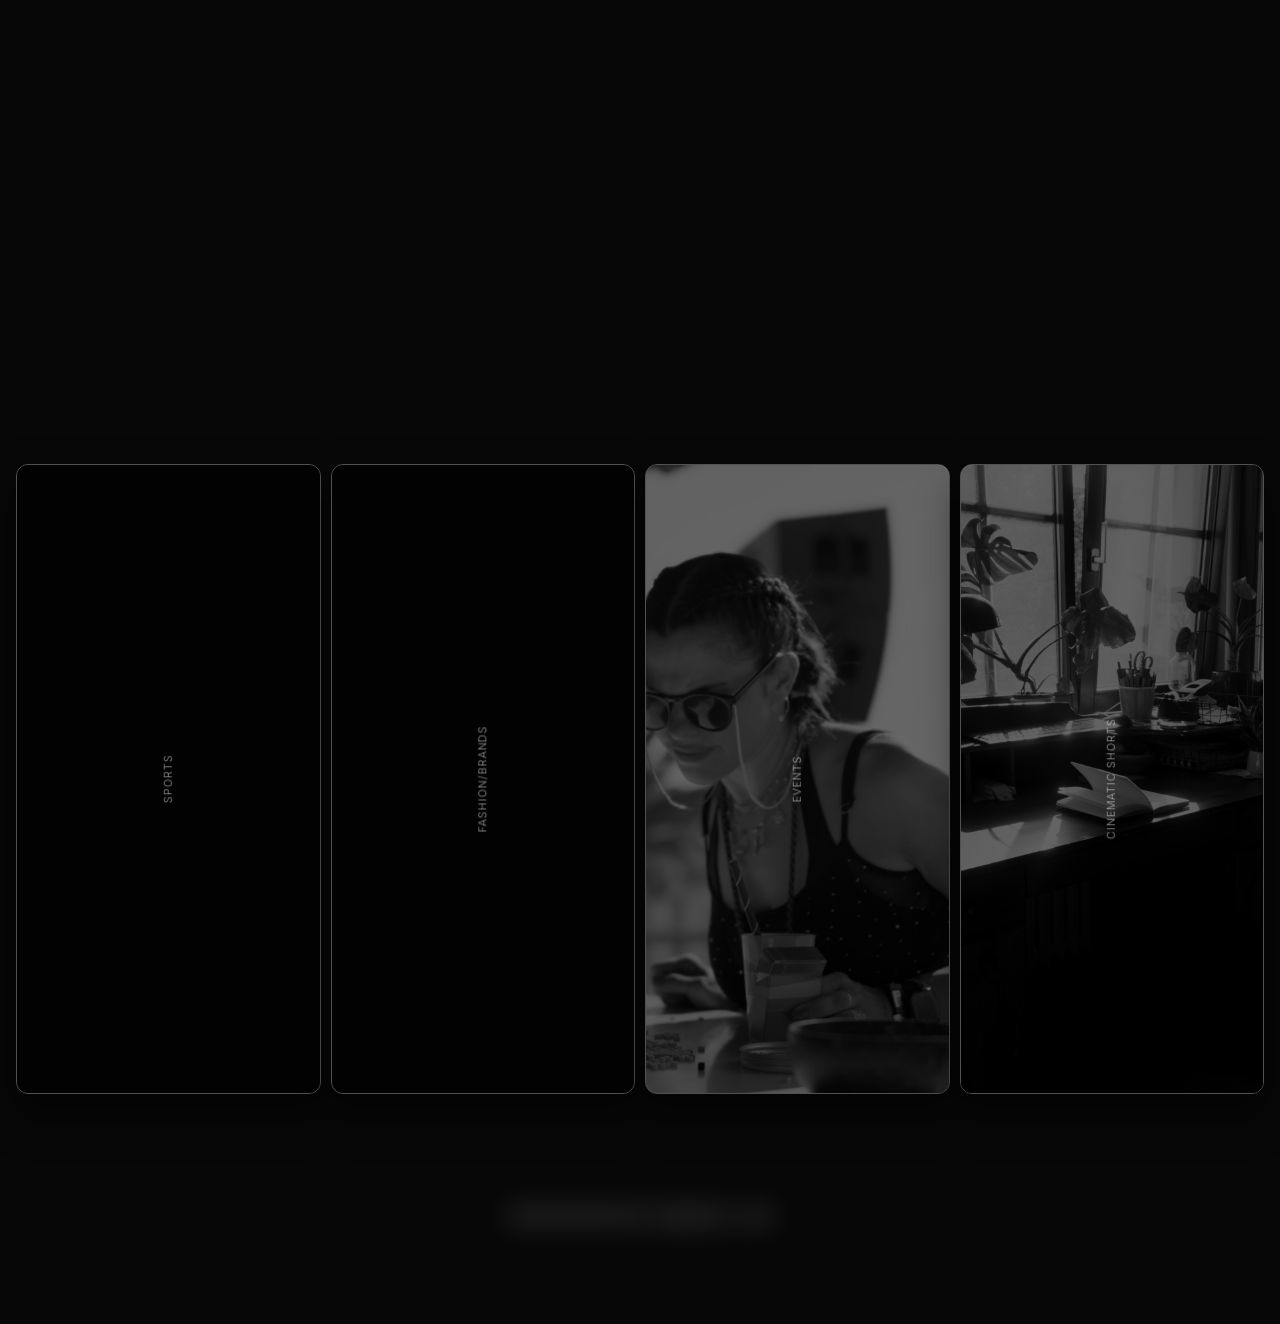
==== commit 03c559c2: "Test auto-deploy webhook" ====
--- a/index.html
+++ b/index.html
@@ -1,4 +1,5 @@
 <!DOCTYPE html>
+<!-- hostinger-deploy-test -->
 <html lang="en">
 
 <head>
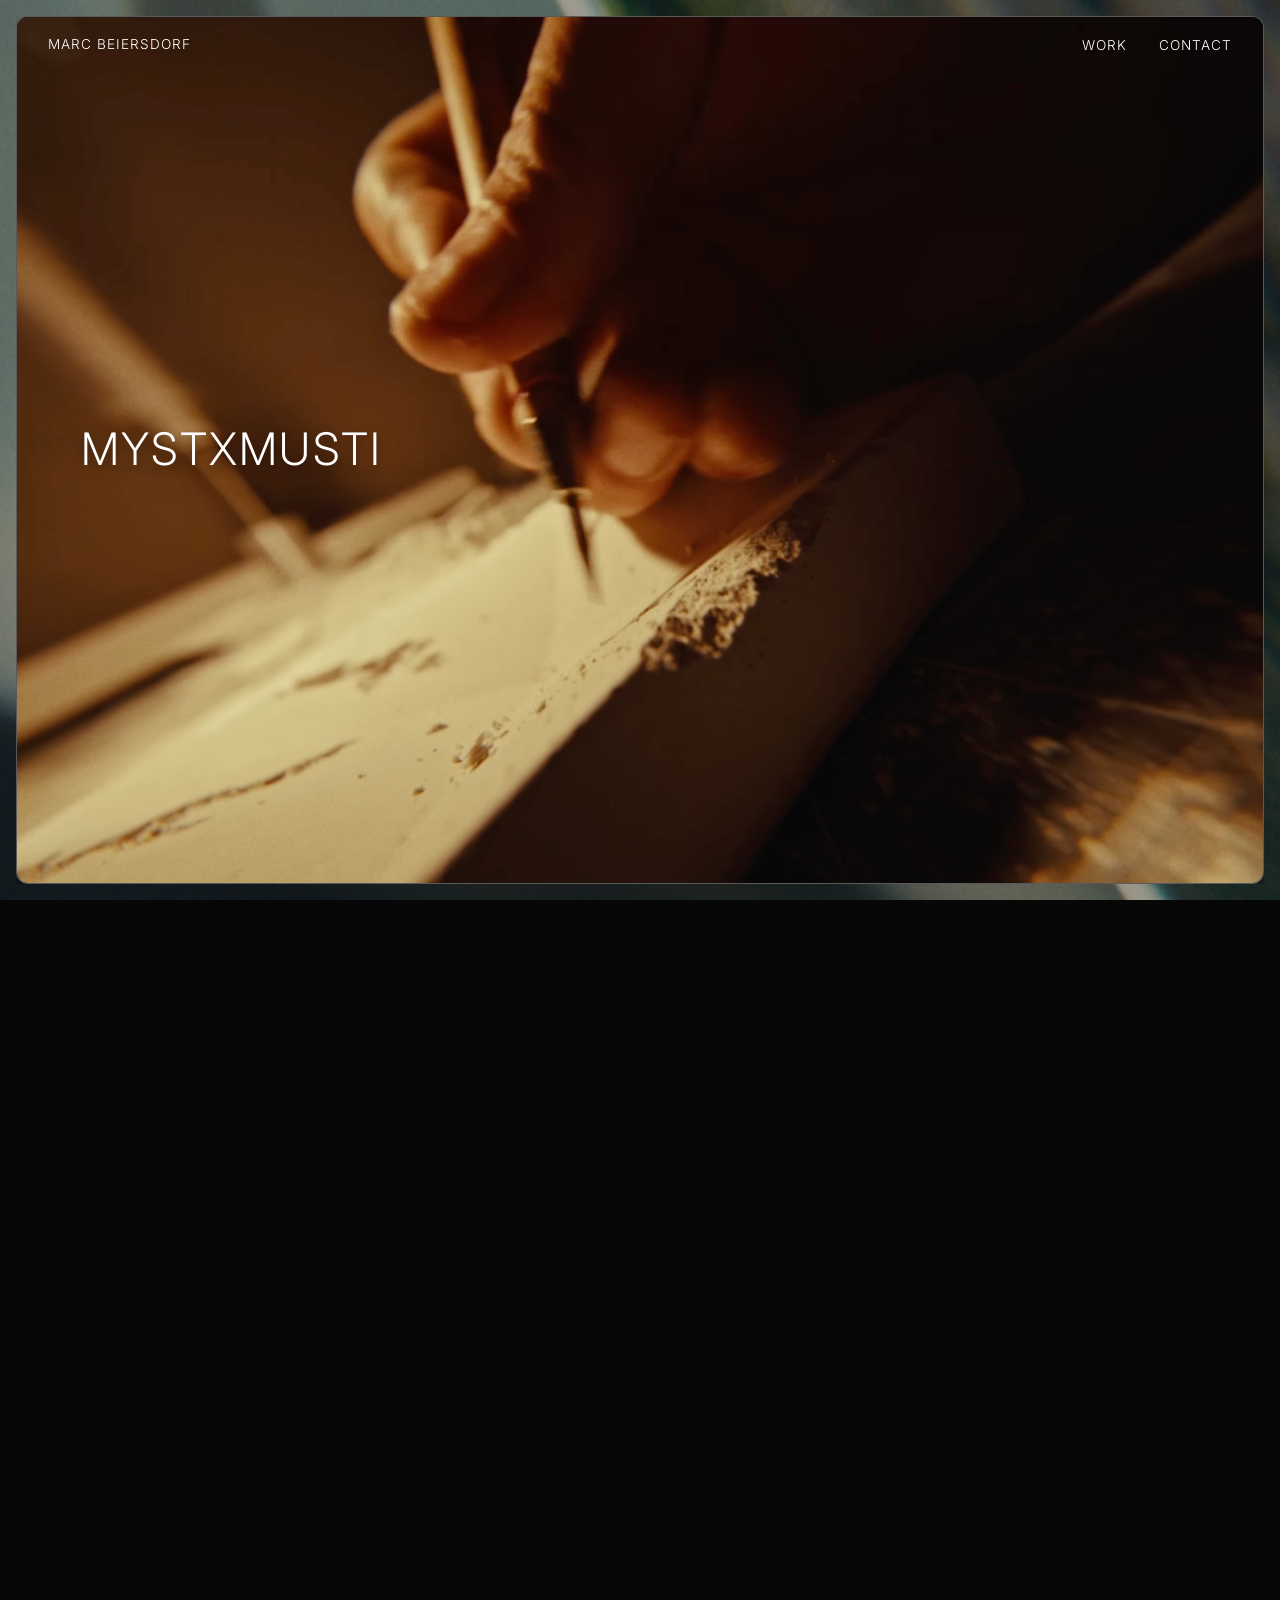
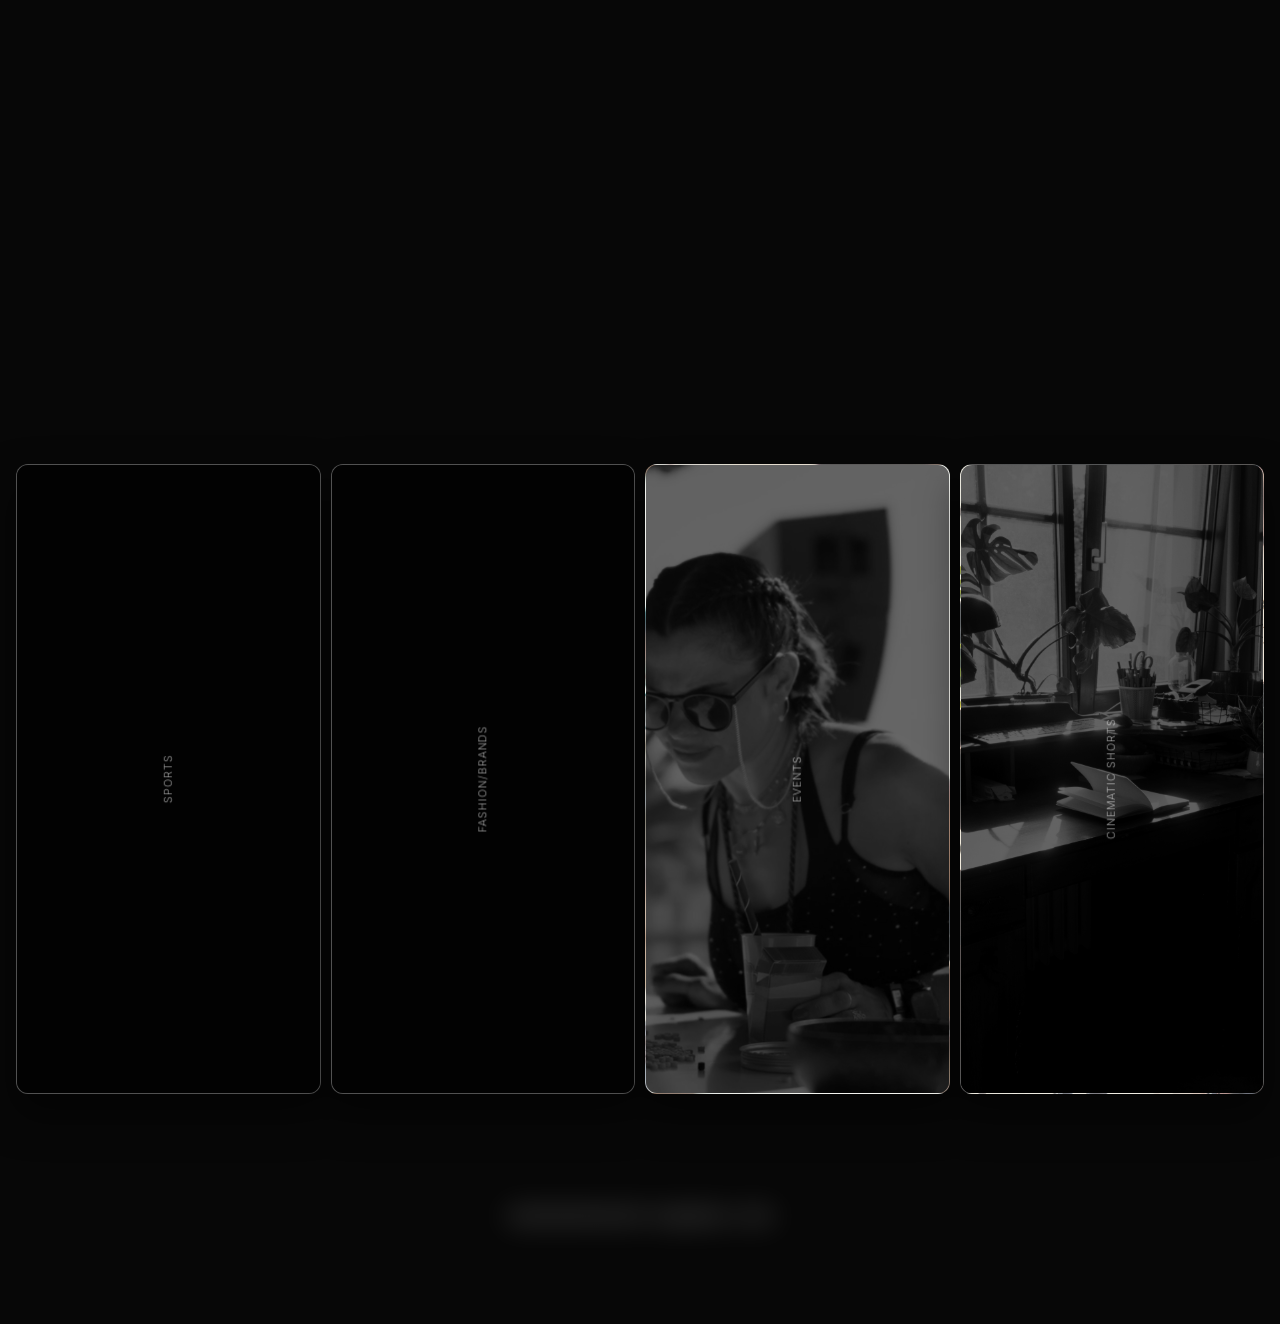
==== commit 34a02e48: "Optimize homepage loading speed and fix accordion category hover flashes" ====
--- a/index.html
+++ b/index.html
@@ -49,7 +49,8 @@
           style="position: absolute; top: 0; left: 0; width: 100%; height: 100%; object-fit: cover; z-index: 2; transition: opacity 0.8s ease;"
           alt="Video 2 Poster">
         <iframe id="vimeo-player-2" class="vimeo-cover"
-          src="https://player.vimeo.com/video/1184041469?background=1&autoplay=1&loop=1&byline=0&title=0&autopause=0"
+          src=""
+          data-src="https://player.vimeo.com/video/1184041469?background=1&autoplay=1&loop=1&byline=0&title=0&autopause=0"
           frameborder="0" allow="autoplay; fullscreen"></iframe>
       </div>
       <!-- Video 3 -->
@@ -60,7 +61,8 @@
           style="position: absolute; top: 0; left: 0; width: 100%; height: 100%; object-fit: cover; z-index: 2; transition: opacity 0.8s ease;"
           alt="Video 3 Poster">
         <iframe id="vimeo-player-3" class="vimeo-cover"
-          src="https://player.vimeo.com/video/1184058729?background=1&autoplay=1&loop=1&byline=0&title=0&autopause=0"
+          src=""
+          data-src="https://player.vimeo.com/video/1184058729?background=1&autoplay=1&loop=1&byline=0&title=0&autopause=0"
           frameborder="0" allow="autoplay; fullscreen"></iframe>
       </div>
     </div>
@@ -69,8 +71,8 @@
   <section id="work" class="work-section gevirtz-grid">
     <div class="flex-accordion-gallery">
       <!-- Item 1: Sports -->
-      <div class="portfolio-item hover-reveal sports-trigger" style="cursor: pointer;">
-        <video class="portfolio-video" loop muted playsinline
+      <div class="portfolio-item hover-reveal sports-trigger" style="cursor: pointer; background-image: url('./Phili_1.275.1.png'); background-size: cover; background-position: center;">
+        <video class="portfolio-video" loop muted playsinline preload="none"
           poster="./Phili_1.275.1.png">
           <source src="https://cdn.pixabay.com/video/2016/11/01/6216-190117498_large.mp4" type="video/mp4">
         </video>
@@ -80,8 +82,8 @@
         </div>
       </div>
       <!-- Item 2: Fashion/Brands -->
-      <div class="portfolio-item hover-reveal fashion-trigger" style="cursor: pointer;">
-        <video class="portfolio-video" loop muted playsinline
+      <div class="portfolio-item hover-reveal fashion-trigger" style="cursor: pointer; background-image: url('./Fashion_3.3.1.png'); background-size: cover; background-position: center;">
+        <video class="portfolio-video" loop muted playsinline preload="none"
           poster="./Fashion_3.3.1.png">
           <source src="https://cdn.pixabay.com/vimeo/328940142/nature-22530.mp4?width=1280" type="video/mp4">
         </video>
@@ -91,8 +93,8 @@
         </div>
       </div>
       <!-- Item 3: Events -->
-      <div class="portfolio-item hover-reveal events-trigger" style="cursor: pointer;">
-        <video class="portfolio-video" loop muted playsinline
+      <div class="portfolio-item hover-reveal events-trigger" style="cursor: pointer; background-image: url('./event.png'); background-size: cover; background-position: center;">
+        <video class="portfolio-video" loop muted playsinline preload="none"
           poster="./event.png">
           <source src="https://cdn.pixabay.com/video/2016/11/01/6216-190117498_large.mp4" type="video/mp4">
         </video>
@@ -102,8 +104,8 @@
         </div>
       </div>
       <!-- Item 4: Cinematic Shorts -->
-      <div class="portfolio-item hover-reveal shorts-trigger" style="cursor: pointer;">
-        <video class="portfolio-video" loop muted playsinline
+      <div class="portfolio-item hover-reveal shorts-trigger" style="cursor: pointer; background-image: url('./Background_2.jpg'); background-size: cover; background-position: center;">
+        <video class="portfolio-video" loop muted playsinline preload="none"
           poster="./Background_2.jpg">
           <source src="https://cdn.pixabay.com/video/2016/11/01/6216-190117498_large.mp4" type="video/mp4">
         </video>
--- a/style.css
+++ b/style.css
@@ -217,6 +217,7 @@
   width: 100%;
   height: 100%;
   object-fit: cover;
+  background: transparent;
   transition: transform 1.2s cubic-bezier(0.16, 1, 0.3, 1), filter 0.6s ease;
   filter: grayscale(100%) contrast(1.1); 
   transform: scale(1.02);
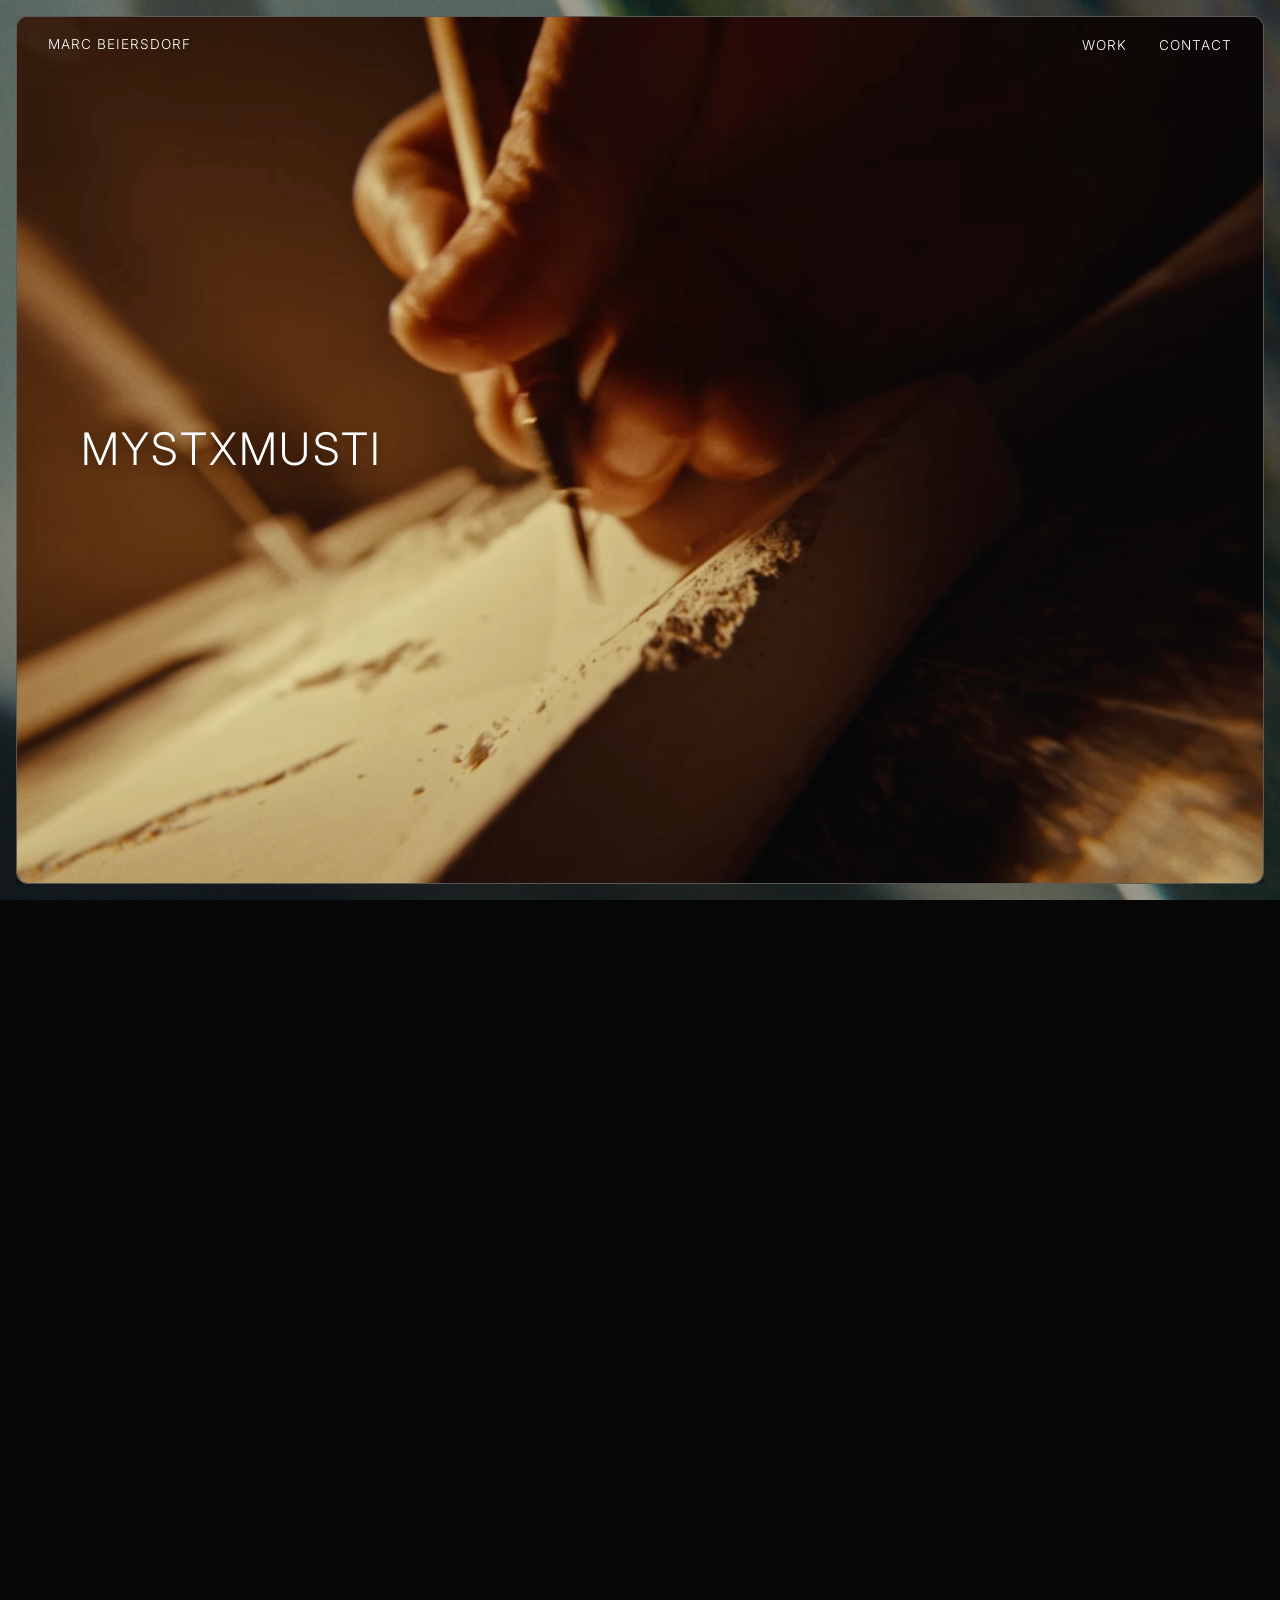
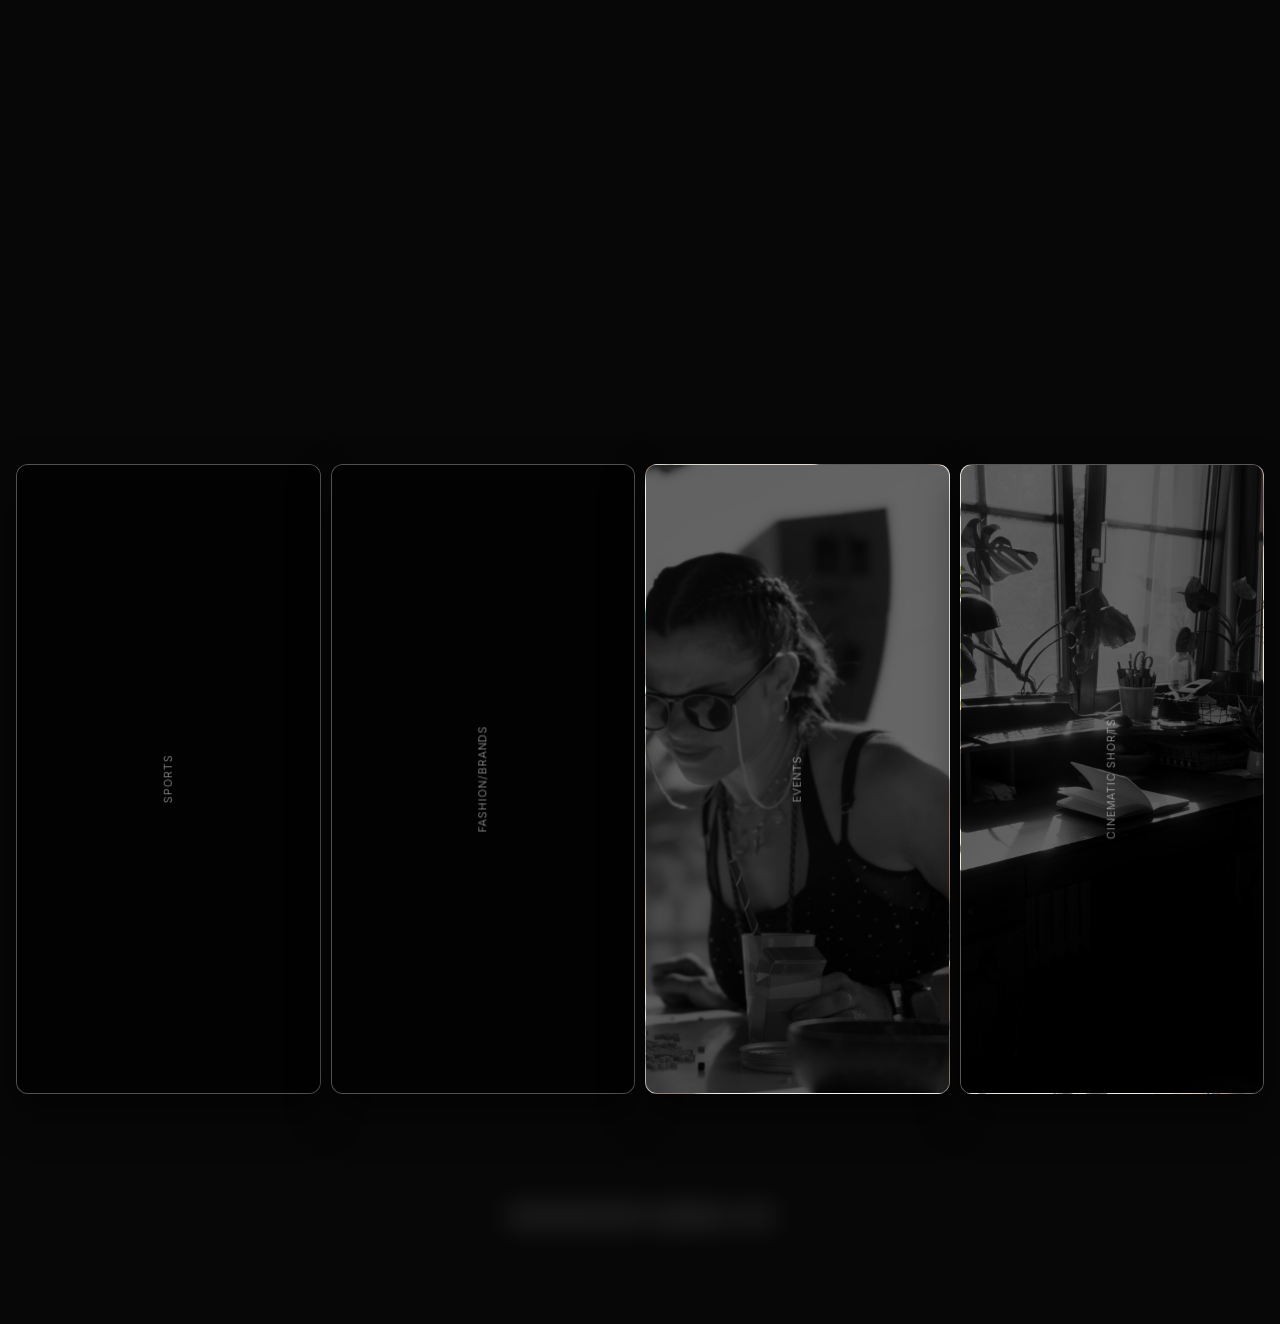
==== commit c2afd9fd: "Update hero Vimeo IDs and implement rounded-corner bleed fixes & masonry top-right alignment" ====
--- a/index.html
+++ b/index.html
@@ -38,7 +38,7 @@
           style="position: absolute; top: 0; left: 0; width: 100%; height: 100%; object-fit: cover; z-index: 2; transition: opacity 0.8s ease;"
           alt="Video 1 Poster">
         <iframe id="vimeo-player-1" class="vimeo-cover"
-          src="https://player.vimeo.com/video/1184051921?background=1&autoplay=1&loop=1&byline=0&title=0&autopause=0"
+          src="https://player.vimeo.com/video/1188948725?background=1&autoplay=1&loop=1&byline=0&title=0&autopause=0"
           frameborder="0" allow="autoplay; fullscreen"></iframe>
       </div>
       <!-- Video 2 -->
@@ -50,7 +50,7 @@
           alt="Video 2 Poster">
         <iframe id="vimeo-player-2" class="vimeo-cover"
           src=""
-          data-src="https://player.vimeo.com/video/1184041469?background=1&autoplay=1&loop=1&byline=0&title=0&autopause=0"
+          data-src="https://player.vimeo.com/video/1188950069?background=1&autoplay=1&loop=1&byline=0&title=0&autopause=0"
           frameborder="0" allow="autoplay; fullscreen"></iframe>
       </div>
       <!-- Video 3 -->
@@ -62,7 +62,7 @@
           alt="Video 3 Poster">
         <iframe id="vimeo-player-3" class="vimeo-cover"
           src=""
-          data-src="https://player.vimeo.com/video/1184058729?background=1&autoplay=1&loop=1&byline=0&title=0&autopause=0"
+          data-src="https://player.vimeo.com/video/1188955973?background=1&autoplay=1&loop=1&byline=0&title=0&autopause=0"
           frameborder="0" allow="autoplay; fullscreen"></iframe>
       </div>
     </div>
--- a/style.css
+++ b/style.css
@@ -146,6 +146,9 @@
   will-change: clip-path;
   border: 1px solid rgba(255, 255, 255, 0.3);
   box-shadow: 0 20px 40px rgba(0,0,0,0.5);
+  -webkit-backface-visibility: hidden;
+  -webkit-transform: translate3d(0, 0, 0);
+  transform: translate3d(0, 0, 0);
 }
 
 .video-layer video {
@@ -153,6 +156,7 @@
   height: 100%;
   object-fit: cover;
   transform: scale(1.05);
+  border-radius: inherit;
 }
 
 .vimeo-cover {
@@ -166,6 +170,7 @@
   transform: translate(-50%, -50%);
   pointer-events: none;
   z-index: 1;
+  border-radius: inherit;
 }
 
 /* Initial Masks */
@@ -207,6 +212,9 @@
   border: 1px solid rgba(255, 255, 255, 0.3);
   box-shadow: 0 20px 40px rgba(0,0,0,0.5);
   transition: flex 0.6s cubic-bezier(0.8, 0, 0.2, 1);
+  -webkit-backface-visibility: hidden;
+  -webkit-transform: translate3d(0, 0, 0);
+  transform: translate3d(0, 0, 0);
 }
 
 .portfolio-item:hover {
@@ -221,6 +229,7 @@
   transition: transform 1.2s cubic-bezier(0.16, 1, 0.3, 1), filter 0.6s ease;
   filter: grayscale(100%) contrast(1.1); 
   transform: scale(1.02);
+  border-radius: inherit;
 }
 
 .portfolio-item:hover .portfolio-video {
@@ -337,6 +346,10 @@
 }
 
 .masonry-item {
+  display: inline-block;
+  width: 100%;
+  -webkit-column-break-inside: avoid;
+  page-break-inside: avoid;
   break-inside: avoid;
   margin-bottom: 4rem;
   position: relative;
@@ -345,6 +358,9 @@
   border: 1px solid rgba(255, 255, 255, 0.3);
   box-shadow: 0 20px 40px rgba(0,0,0,0.5);
   transition: transform 0.4s ease;
+  -webkit-backface-visibility: hidden;
+  -webkit-transform: translate3d(0, 0, 0);
+  transform: translate3d(0, 0, 0);
 }
 
 .masonry-item:hover {
@@ -353,7 +369,7 @@
 
 .masonry-video {
   width: 100%;
-  border-radius: 12px;
+  border-radius: inherit;
   display: block;
   object-fit: cover;
   transition: transform 1.2s cubic-bezier(0.16, 1, 0.3, 1), filter 0.6s ease;
@@ -720,6 +736,9 @@
   box-shadow: 0 20px 40px rgba(0,0,0,0.5);
   cursor: pointer;
   transition: transform 0.3s ease;
+  -webkit-backface-visibility: hidden;
+  -webkit-transform: translate3d(0, 0, 0);
+  transform: translate3d(0, 0, 0);
 }
 
 .sports-item:hover {
@@ -739,6 +758,7 @@
   pointer-events: none;
   z-index: 1;
   transition: filter 0.5s ease;
+  border-radius: inherit;
 }
 
 .sports-poster {
@@ -747,6 +767,7 @@
   left: 0;
   width: 100%;
   height: 100%;
+  border-radius: inherit;
   object-fit: cover;
   z-index: 2;
   transition: filter 0.5s ease;
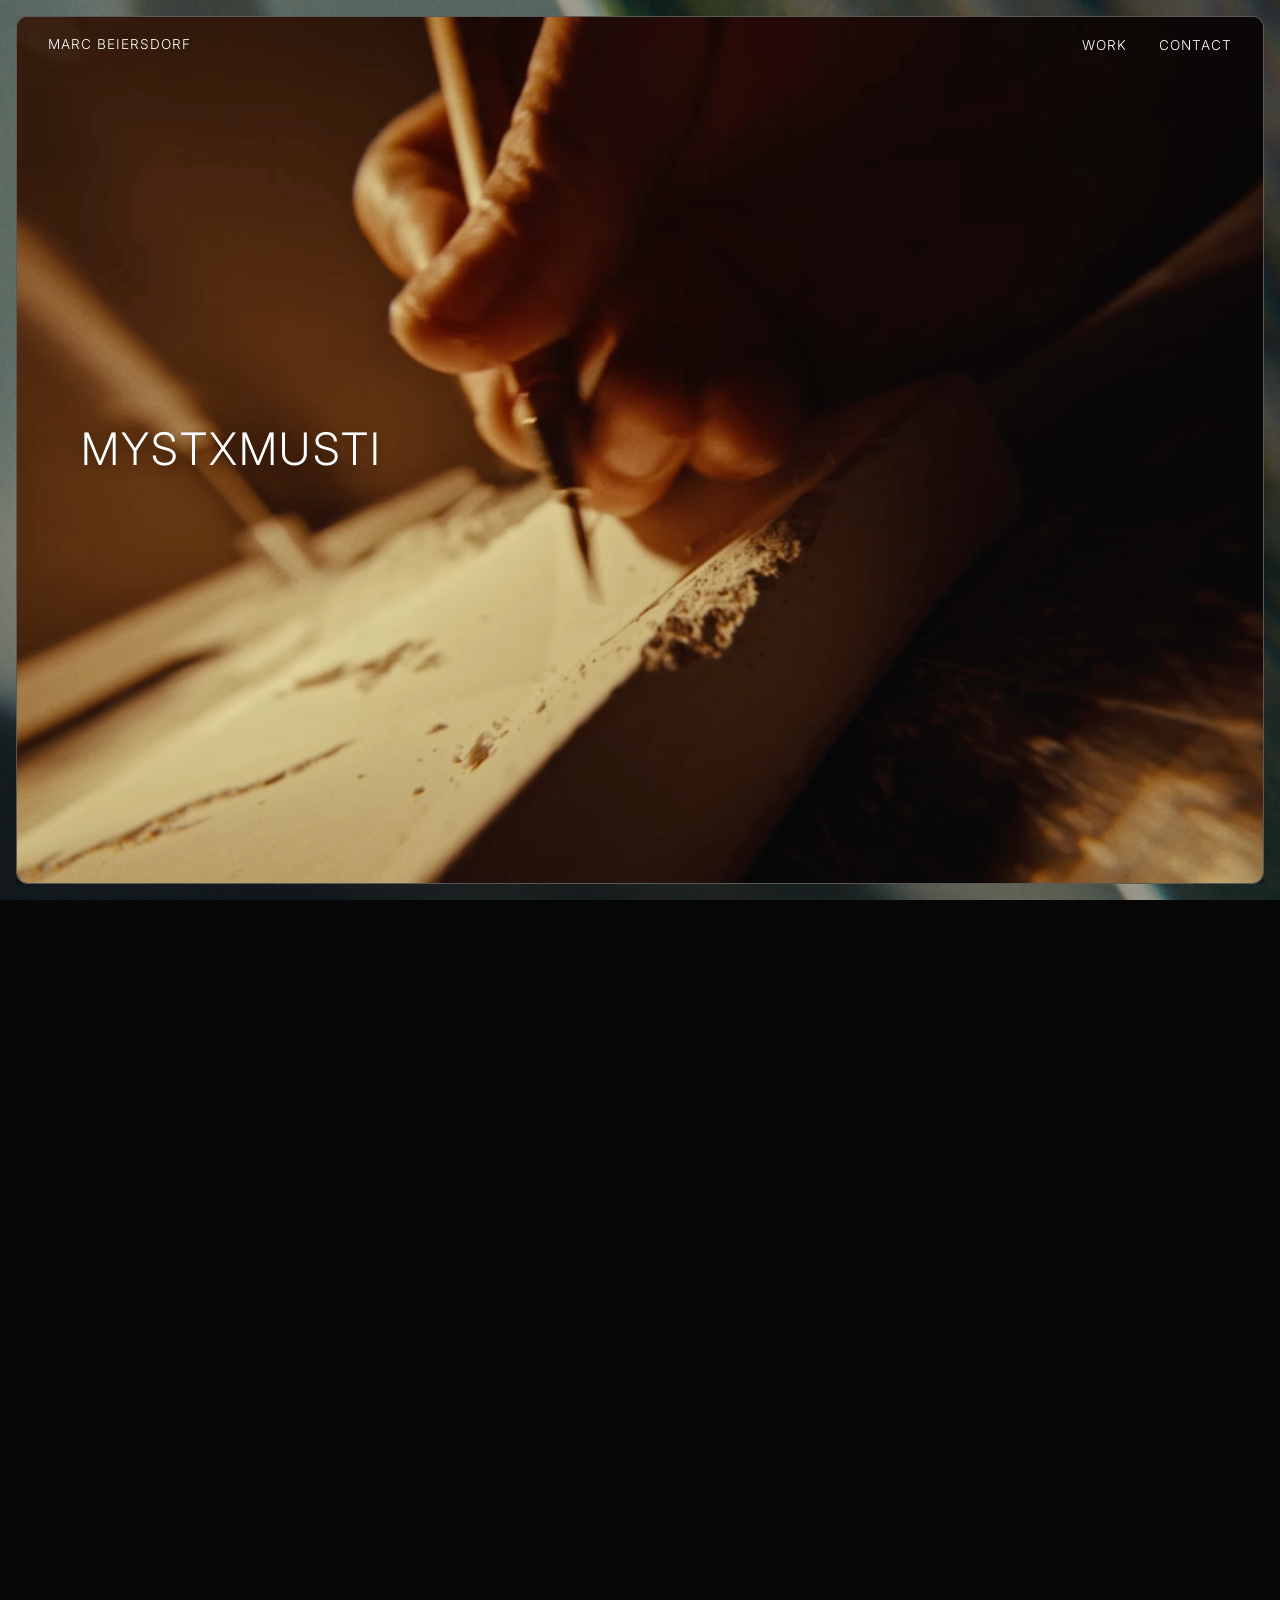
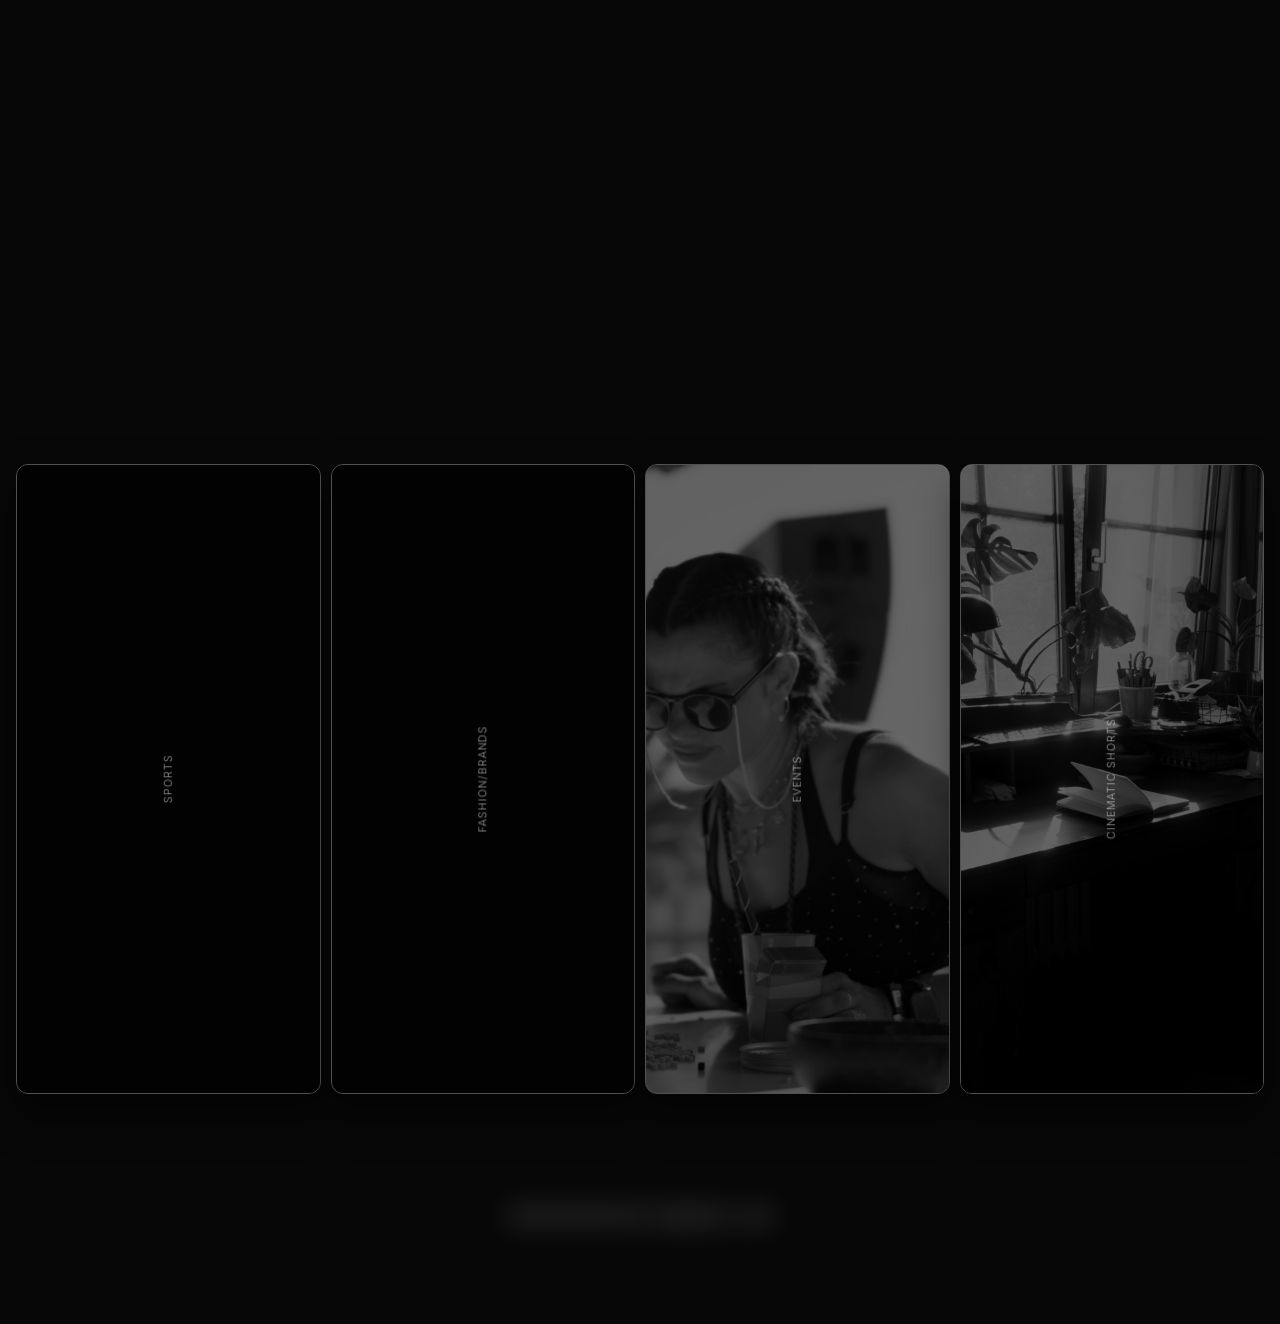
==== commit 1b7eb366: "Publish updated styles and Vimeo optimization logic" ====
--- a/index.html
+++ b/index.html
@@ -38,7 +38,7 @@
           style="position: absolute; top: 0; left: 0; width: 100%; height: 100%; object-fit: cover; z-index: 2; transition: opacity 0.8s ease;"
           alt="Video 1 Poster">
         <iframe id="vimeo-player-1" class="vimeo-cover"
-          src="https://player.vimeo.com/video/1188948725?background=1&autoplay=1&loop=1&byline=0&title=0&autopause=0"
+          src="https://player.vimeo.com/video/1184051921?background=1&autoplay=1&loop=1&byline=0&title=0&autopause=0"
           frameborder="0" allow="autoplay; fullscreen"></iframe>
       </div>
       <!-- Video 2 -->
@@ -49,8 +49,7 @@
           style="position: absolute; top: 0; left: 0; width: 100%; height: 100%; object-fit: cover; z-index: 2; transition: opacity 0.8s ease;"
           alt="Video 2 Poster">
         <iframe id="vimeo-player-2" class="vimeo-cover"
-          src=""
-          data-src="https://player.vimeo.com/video/1188950069?background=1&autoplay=1&loop=1&byline=0&title=0&autopause=0"
+          src="https://player.vimeo.com/video/1184041469?background=1&autoplay=1&loop=1&byline=0&title=0&autopause=0"
           frameborder="0" allow="autoplay; fullscreen"></iframe>
       </div>
       <!-- Video 3 -->
@@ -61,8 +60,7 @@
           style="position: absolute; top: 0; left: 0; width: 100%; height: 100%; object-fit: cover; z-index: 2; transition: opacity 0.8s ease;"
           alt="Video 3 Poster">
         <iframe id="vimeo-player-3" class="vimeo-cover"
-          src=""
-          data-src="https://player.vimeo.com/video/1188955973?background=1&autoplay=1&loop=1&byline=0&title=0&autopause=0"
+          src="https://player.vimeo.com/video/1184058729?background=1&autoplay=1&loop=1&byline=0&title=0&autopause=0"
           frameborder="0" allow="autoplay; fullscreen"></iframe>
       </div>
     </div>
@@ -71,8 +69,8 @@
   <section id="work" class="work-section gevirtz-grid">
     <div class="flex-accordion-gallery">
       <!-- Item 1: Sports -->
-      <div class="portfolio-item hover-reveal sports-trigger" style="cursor: pointer; background-image: url('./Phili_1.275.1.png'); background-size: cover; background-position: center;">
-        <video class="portfolio-video" loop muted playsinline preload="none"
+      <div class="portfolio-item hover-reveal sports-trigger" style="cursor: pointer;">
+        <video class="portfolio-video" loop muted playsinline
           poster="./Phili_1.275.1.png">
           <source src="https://cdn.pixabay.com/video/2016/11/01/6216-190117498_large.mp4" type="video/mp4">
         </video>
@@ -82,8 +80,8 @@
         </div>
       </div>
       <!-- Item 2: Fashion/Brands -->
-      <div class="portfolio-item hover-reveal fashion-trigger" style="cursor: pointer; background-image: url('./Fashion_3.3.1.png'); background-size: cover; background-position: center;">
-        <video class="portfolio-video" loop muted playsinline preload="none"
+      <div class="portfolio-item hover-reveal fashion-trigger" style="cursor: pointer;">
+        <video class="portfolio-video" loop muted playsinline
           poster="./Fashion_3.3.1.png">
           <source src="https://cdn.pixabay.com/vimeo/328940142/nature-22530.mp4?width=1280" type="video/mp4">
         </video>
@@ -93,8 +91,8 @@
         </div>
       </div>
       <!-- Item 3: Events -->
-      <div class="portfolio-item hover-reveal events-trigger" style="cursor: pointer; background-image: url('./event.png'); background-size: cover; background-position: center;">
-        <video class="portfolio-video" loop muted playsinline preload="none"
+      <div class="portfolio-item hover-reveal events-trigger" style="cursor: pointer;">
+        <video class="portfolio-video" loop muted playsinline
           poster="./event.png">
           <source src="https://cdn.pixabay.com/video/2016/11/01/6216-190117498_large.mp4" type="video/mp4">
         </video>
@@ -104,8 +102,8 @@
         </div>
       </div>
       <!-- Item 4: Cinematic Shorts -->
-      <div class="portfolio-item hover-reveal shorts-trigger" style="cursor: pointer; background-image: url('./Background_2.jpg'); background-size: cover; background-position: center;">
-        <video class="portfolio-video" loop muted playsinline preload="none"
+      <div class="portfolio-item hover-reveal shorts-trigger" style="cursor: pointer;">
+        <video class="portfolio-video" loop muted playsinline
           poster="./Background_2.jpg">
           <source src="https://cdn.pixabay.com/video/2016/11/01/6216-190117498_large.mp4" type="video/mp4">
         </video>
--- a/style.css
+++ b/style.css
@@ -146,9 +146,6 @@
   will-change: clip-path;
   border: 1px solid rgba(255, 255, 255, 0.3);
   box-shadow: 0 20px 40px rgba(0,0,0,0.5);
-  -webkit-backface-visibility: hidden;
-  -webkit-transform: translate3d(0, 0, 0);
-  transform: translate3d(0, 0, 0);
 }
 
 .video-layer video {
@@ -156,7 +153,6 @@
   height: 100%;
   object-fit: cover;
   transform: scale(1.05);
-  border-radius: inherit;
 }
 
 .vimeo-cover {
@@ -170,7 +166,6 @@
   transform: translate(-50%, -50%);
   pointer-events: none;
   z-index: 1;
-  border-radius: inherit;
 }
 
 /* Initial Masks */
@@ -212,9 +207,6 @@
   border: 1px solid rgba(255, 255, 255, 0.3);
   box-shadow: 0 20px 40px rgba(0,0,0,0.5);
   transition: flex 0.6s cubic-bezier(0.8, 0, 0.2, 1);
-  -webkit-backface-visibility: hidden;
-  -webkit-transform: translate3d(0, 0, 0);
-  transform: translate3d(0, 0, 0);
 }
 
 .portfolio-item:hover {
@@ -225,11 +217,9 @@
   width: 100%;
   height: 100%;
   object-fit: cover;
-  background: transparent;
   transition: transform 1.2s cubic-bezier(0.16, 1, 0.3, 1), filter 0.6s ease;
   filter: grayscale(100%) contrast(1.1); 
   transform: scale(1.02);
-  border-radius: inherit;
 }
 
 .portfolio-item:hover .portfolio-video {
@@ -346,10 +336,6 @@
 }
 
 .masonry-item {
-  display: inline-block;
-  width: 100%;
-  -webkit-column-break-inside: avoid;
-  page-break-inside: avoid;
   break-inside: avoid;
   margin-bottom: 4rem;
   position: relative;
@@ -358,9 +344,6 @@
   border: 1px solid rgba(255, 255, 255, 0.3);
   box-shadow: 0 20px 40px rgba(0,0,0,0.5);
   transition: transform 0.4s ease;
-  -webkit-backface-visibility: hidden;
-  -webkit-transform: translate3d(0, 0, 0);
-  transform: translate3d(0, 0, 0);
 }
 
 .masonry-item:hover {
@@ -369,7 +352,7 @@
 
 .masonry-video {
   width: 100%;
-  border-radius: inherit;
+  border-radius: 12px;
   display: block;
   object-fit: cover;
   transition: transform 1.2s cubic-bezier(0.16, 1, 0.3, 1), filter 0.6s ease;
@@ -736,9 +719,6 @@
   box-shadow: 0 20px 40px rgba(0,0,0,0.5);
   cursor: pointer;
   transition: transform 0.3s ease;
-  -webkit-backface-visibility: hidden;
-  -webkit-transform: translate3d(0, 0, 0);
-  transform: translate3d(0, 0, 0);
 }
 
 .sports-item:hover {
@@ -758,7 +738,6 @@
   pointer-events: none;
   z-index: 1;
   transition: filter 0.5s ease;
-  border-radius: inherit;
 }
 
 .sports-poster {
@@ -767,7 +746,6 @@
   left: 0;
   width: 100%;
   height: 100%;
-  border-radius: inherit;
   object-fit: cover;
   z-index: 2;
   transition: filter 0.5s ease;
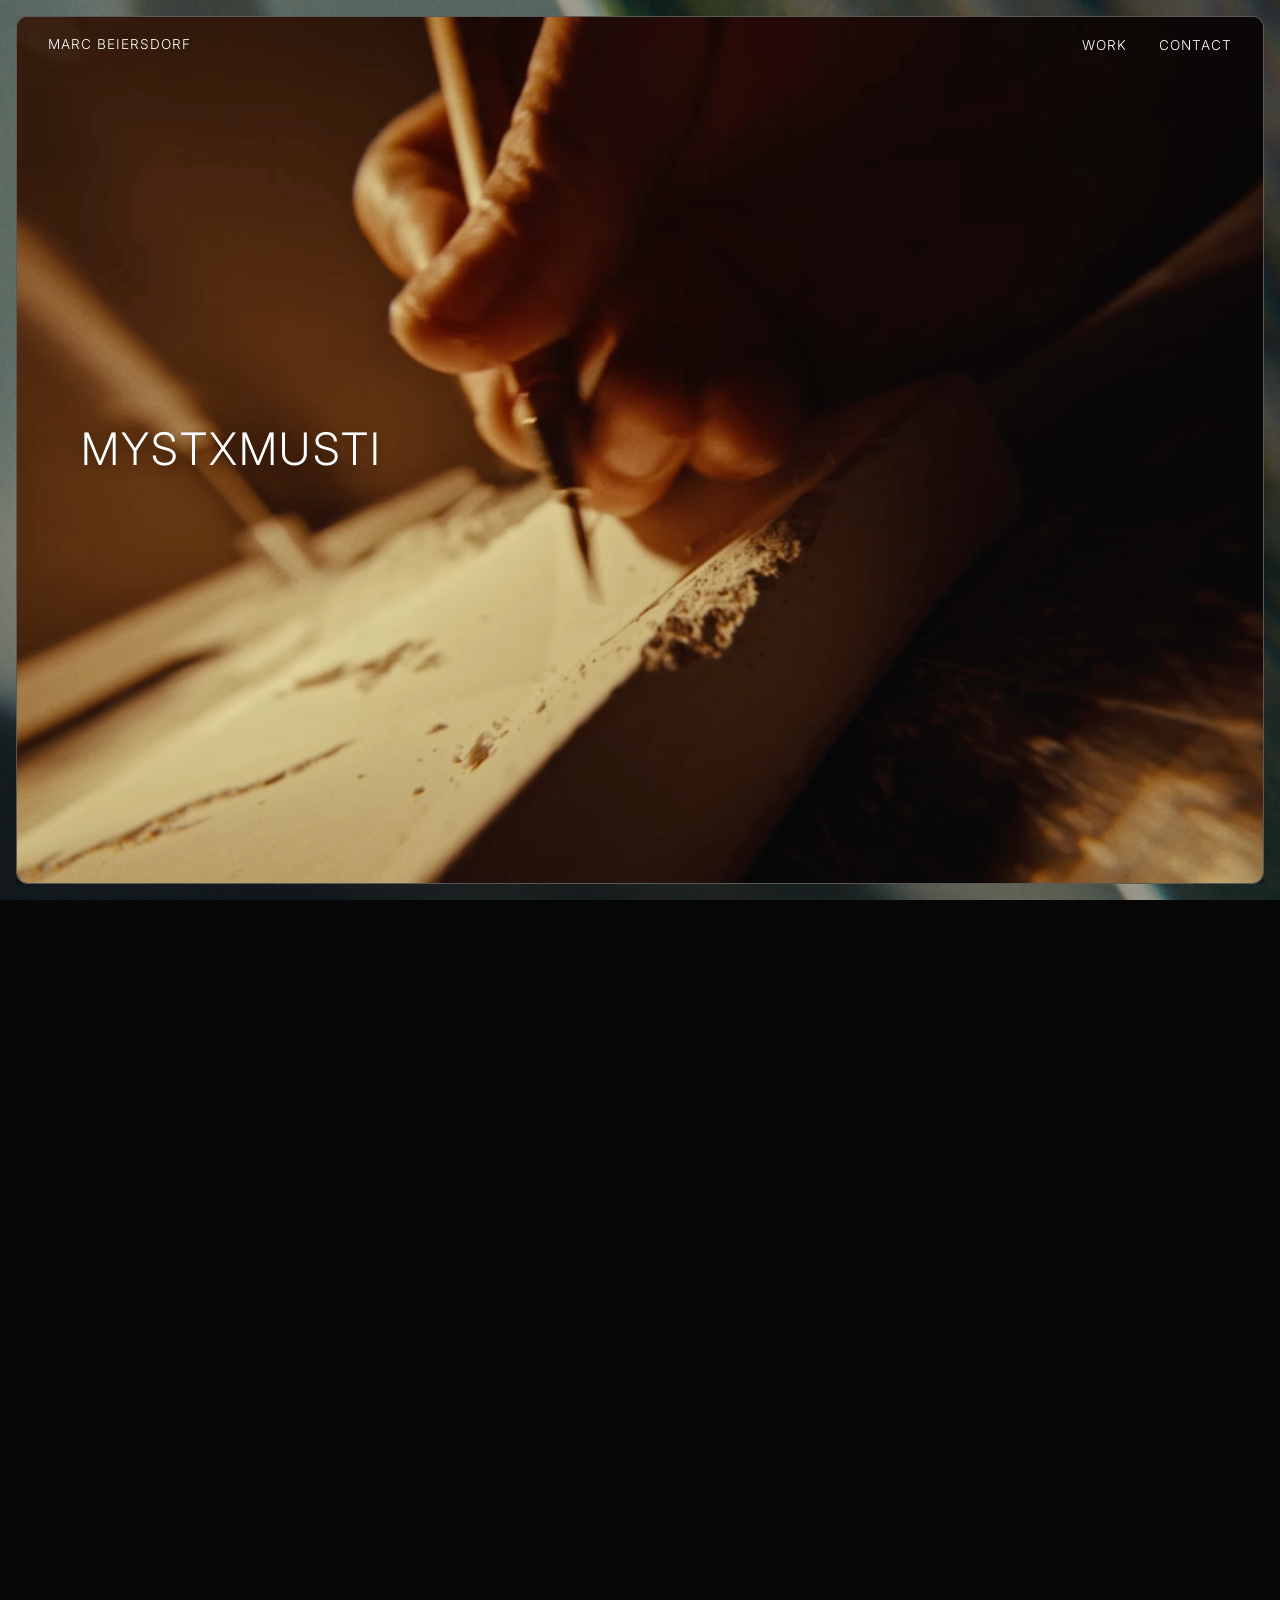
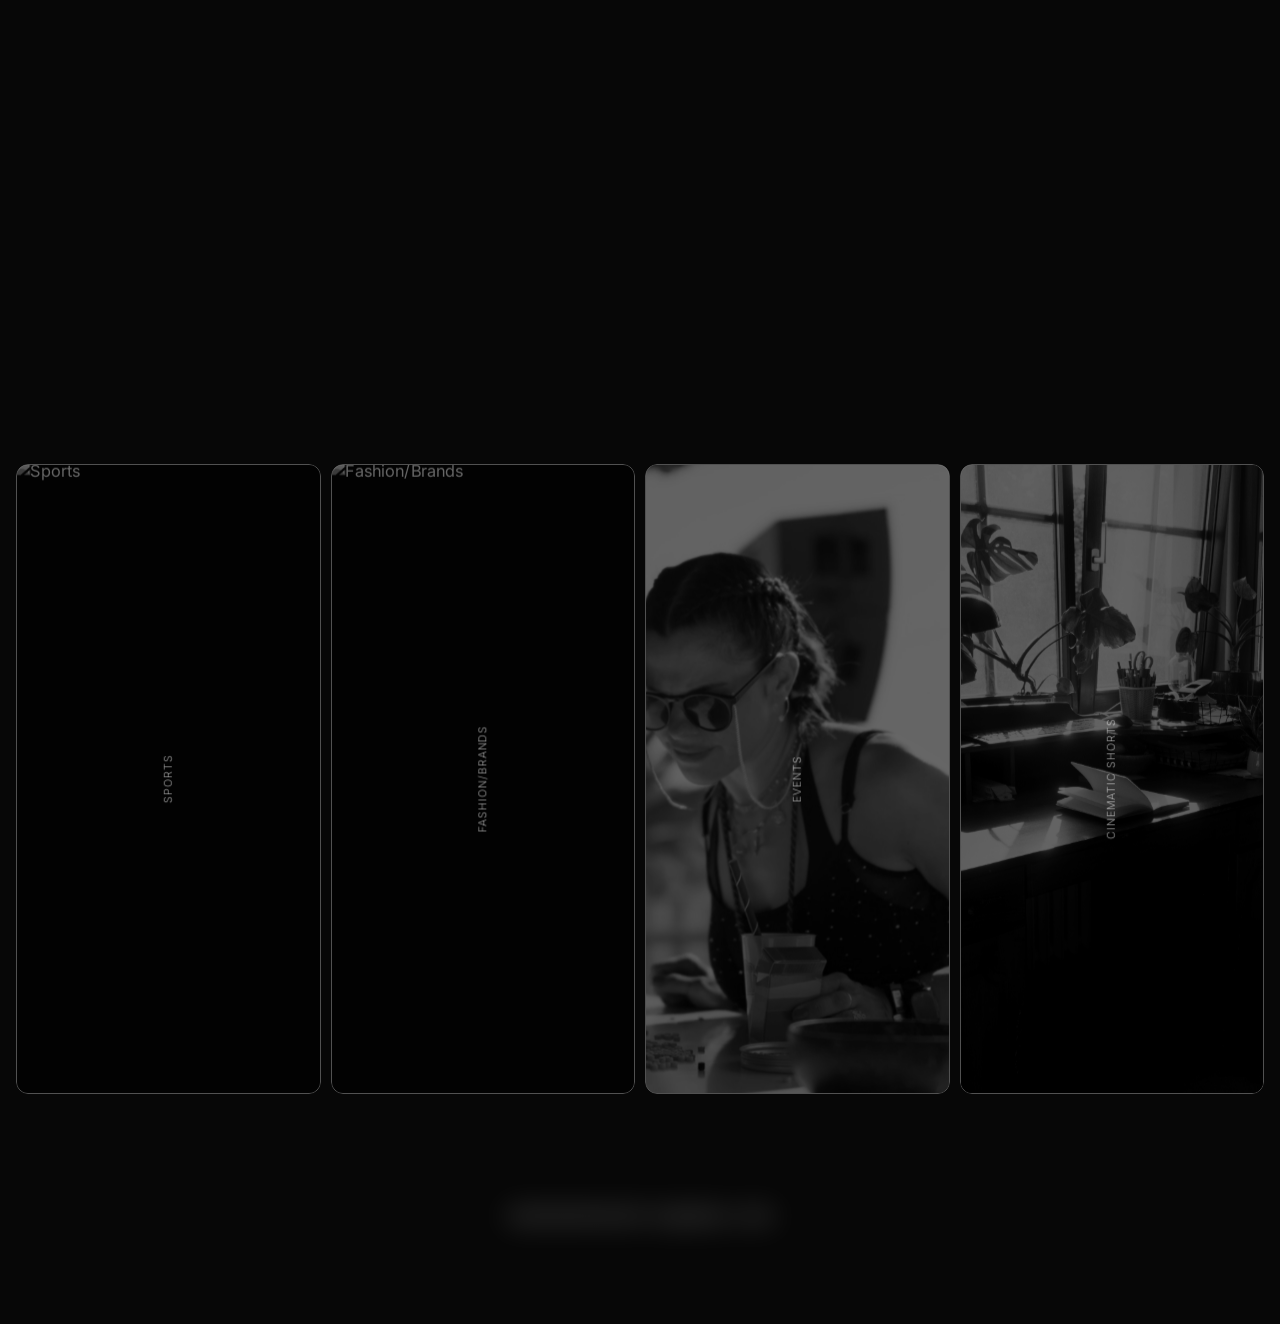
==== commit 7b38d16d: "Update legal notice (Imprint) references to new DDG regulations" ====
--- a/index.html
+++ b/index.html
@@ -17,6 +17,7 @@
 
 <body class="home-page-bg">
 
+  <div class="home-bg-fixed"></div>
 
   <nav class="minimal-nav">
     <a href="./index.html" class="logo">Marc Beiersdorf</a>
@@ -70,8 +71,8 @@
     <div class="flex-accordion-gallery">
       <!-- Item 1: Sports -->
       <div class="portfolio-item hover-reveal sports-trigger" style="cursor: pointer;">
-        <video class="portfolio-video" loop muted playsinline
-          poster="./Phili_1.275.1.png">
+        <img class="portfolio-poster" src="./Phili_1.275.1.png" alt="Sports">
+        <video class="portfolio-video" loop muted playsinline>
           <source src="https://cdn.pixabay.com/video/2016/11/01/6216-190117498_large.mp4" type="video/mp4">
         </video>
         <div class="item-meta-overlay">
@@ -81,8 +82,8 @@
       </div>
       <!-- Item 2: Fashion/Brands -->
       <div class="portfolio-item hover-reveal fashion-trigger" style="cursor: pointer;">
-        <video class="portfolio-video" loop muted playsinline
-          poster="./Fashion_3.3.1.png">
+        <img class="portfolio-poster" src="./Fashion_3.3.1.png" alt="Fashion/Brands">
+        <video class="portfolio-video" loop muted playsinline>
           <source src="https://cdn.pixabay.com/vimeo/328940142/nature-22530.mp4?width=1280" type="video/mp4">
         </video>
         <div class="item-meta-overlay">
@@ -92,8 +93,8 @@
       </div>
       <!-- Item 3: Events -->
       <div class="portfolio-item hover-reveal events-trigger" style="cursor: pointer;">
-        <video class="portfolio-video" loop muted playsinline
-          poster="./event.png">
+        <img class="portfolio-poster" src="./event.png" alt="Events">
+        <video class="portfolio-video" loop muted playsinline>
           <source src="https://cdn.pixabay.com/video/2016/11/01/6216-190117498_large.mp4" type="video/mp4">
         </video>
         <div class="item-meta-overlay">
@@ -103,8 +104,8 @@
       </div>
       <!-- Item 4: Cinematic Shorts -->
       <div class="portfolio-item hover-reveal shorts-trigger" style="cursor: pointer;">
-        <video class="portfolio-video" loop muted playsinline
-          poster="./Background_2.jpg">
+        <img class="portfolio-poster" src="./Background_2.jpg" alt="Cinematic Shorts">
+        <video class="portfolio-video" loop muted playsinline>
           <source src="https://cdn.pixabay.com/video/2016/11/01/6216-190117498_large.mp4" type="video/mp4">
         </video>
         <div class="item-meta-overlay">
--- a/style.css
+++ b/style.css
@@ -20,19 +20,37 @@
 }
 
 body.work-page-bg {
+  background-color: var(--bg-color);
+  color: #fff;
+}
+
+body.home-page-bg {
+  background-color: var(--bg-color);
+  color: #fff;
+}
+
+.home-bg-fixed {
+  position: fixed;
+  inset: 0;
+  background-image: linear-gradient(rgba(0, 0, 0, 0.3), rgba(0, 0, 0, 0.3)), url('./Background_3.jpg');
+  background-size: cover;
+  background-position: center calc(50% - var(--bg-offset-y, 0px));
+  z-index: -2;
+  pointer-events: none;
+  -webkit-transform: translateZ(0);
+  transform: translateZ(0);
+}
+
+.work-bg-fixed {
+  position: fixed;
+  inset: 0;
   background-image: linear-gradient(rgba(0, 0, 0, 0.3), rgba(0, 0, 0, 0.3)), url('./Background_1.png');
   background-size: cover;
   background-position: center;
-  background-attachment: fixed;
-  color: #fff;
-}
-
-body.home-page-bg {
-  background-image: linear-gradient(rgba(0, 0, 0, 0.3), rgba(0, 0, 0, 0.3)), url('./Background_3.jpg');
-  background-size: cover;
-  background-position: center;
-  background-attachment: fixed;
-  color: #fff;
+  z-index: -2;
+  pointer-events: none;
+  -webkit-transform: translateZ(0);
+  transform: translateZ(0);
 }
 
 html {
@@ -207,19 +225,50 @@
   border: 1px solid rgba(255, 255, 255, 0.3);
   box-shadow: 0 20px 40px rgba(0,0,0,0.5);
   transition: flex 0.6s cubic-bezier(0.8, 0, 0.2, 1);
+  /* Safari overflow border-radius clipping bugfix */
+  -webkit-transform: translateZ(0);
+  transform: translateZ(0);
+  -webkit-mask-image: -webkit-radial-gradient(white, black);
 }
 
 .portfolio-item:hover {
   flex: 4;
 }
 
-.portfolio-video {
+.portfolio-poster {
+  position: absolute;
+  inset: 0;
   width: 100%;
   height: 100%;
   object-fit: cover;
+  z-index: 2;
+  transition: transform 1.2s cubic-bezier(0.16, 1, 0.3, 1), filter 0.6s ease, opacity 0.5s ease;
+  filter: grayscale(100%) contrast(1.1); 
+  transform: scale(1.02);
+  pointer-events: none;
+  -webkit-backface-visibility: hidden;
+  backface-visibility: hidden;
+  will-change: transform, filter, opacity;
+}
+
+.portfolio-item:hover .portfolio-poster {
+  filter: grayscale(0%) contrast(1);
+  transform: scale(1);
+}
+
+.portfolio-video {
+  position: absolute;
+  inset: 0;
+  width: 100%;
+  height: 100%;
+  object-fit: cover;
+  z-index: 1;
   transition: transform 1.2s cubic-bezier(0.16, 1, 0.3, 1), filter 0.6s ease;
   filter: grayscale(100%) contrast(1.1); 
   transform: scale(1.02);
+  -webkit-backface-visibility: hidden;
+  backface-visibility: hidden;
+  will-change: transform, filter;
 }
 
 .portfolio-item:hover .portfolio-video {
@@ -969,14 +1018,22 @@
 
 /* --- Imprint Page Layout & Theme --- */
 body.imprint-page-bg {
-  background-image: url('./Contact.png');
-  background-size: cover;
-  background-position: center bottom; /* Shows the lower half of Contact.png */
-  background-attachment: fixed;
   background-color: #070707;
   color: #ffffff;
   overflow-y: auto;
   min-height: 100vh;
+}
+
+.imprint-bg-fixed {
+  position: fixed;
+  inset: 0;
+  background-image: url('./Contact.png');
+  background-size: cover;
+  background-position: center bottom; /* Shows the lower half of Contact.png */
+  z-index: -2;
+  pointer-events: none;
+  -webkit-transform: translateZ(0);
+  transform: translateZ(0);
 }
 
 body.imprint-page-bg .minimal-nav {
